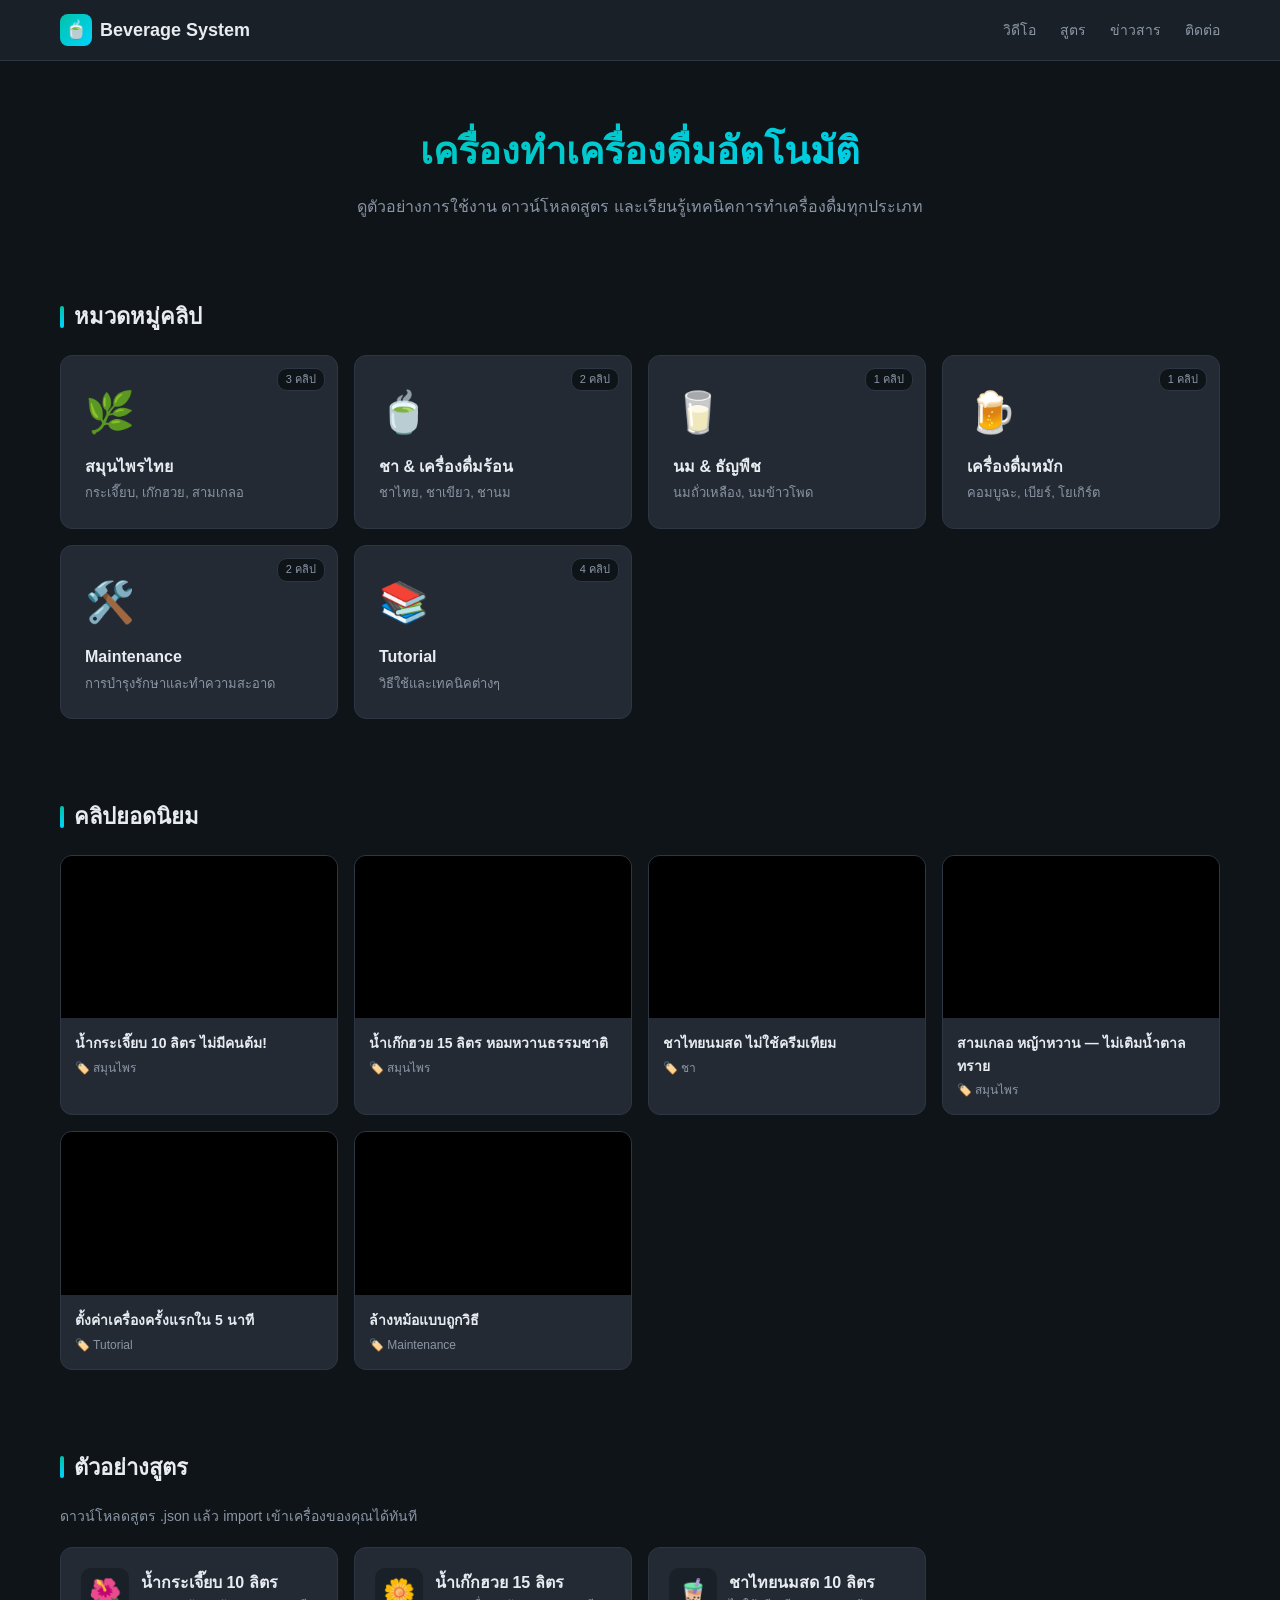
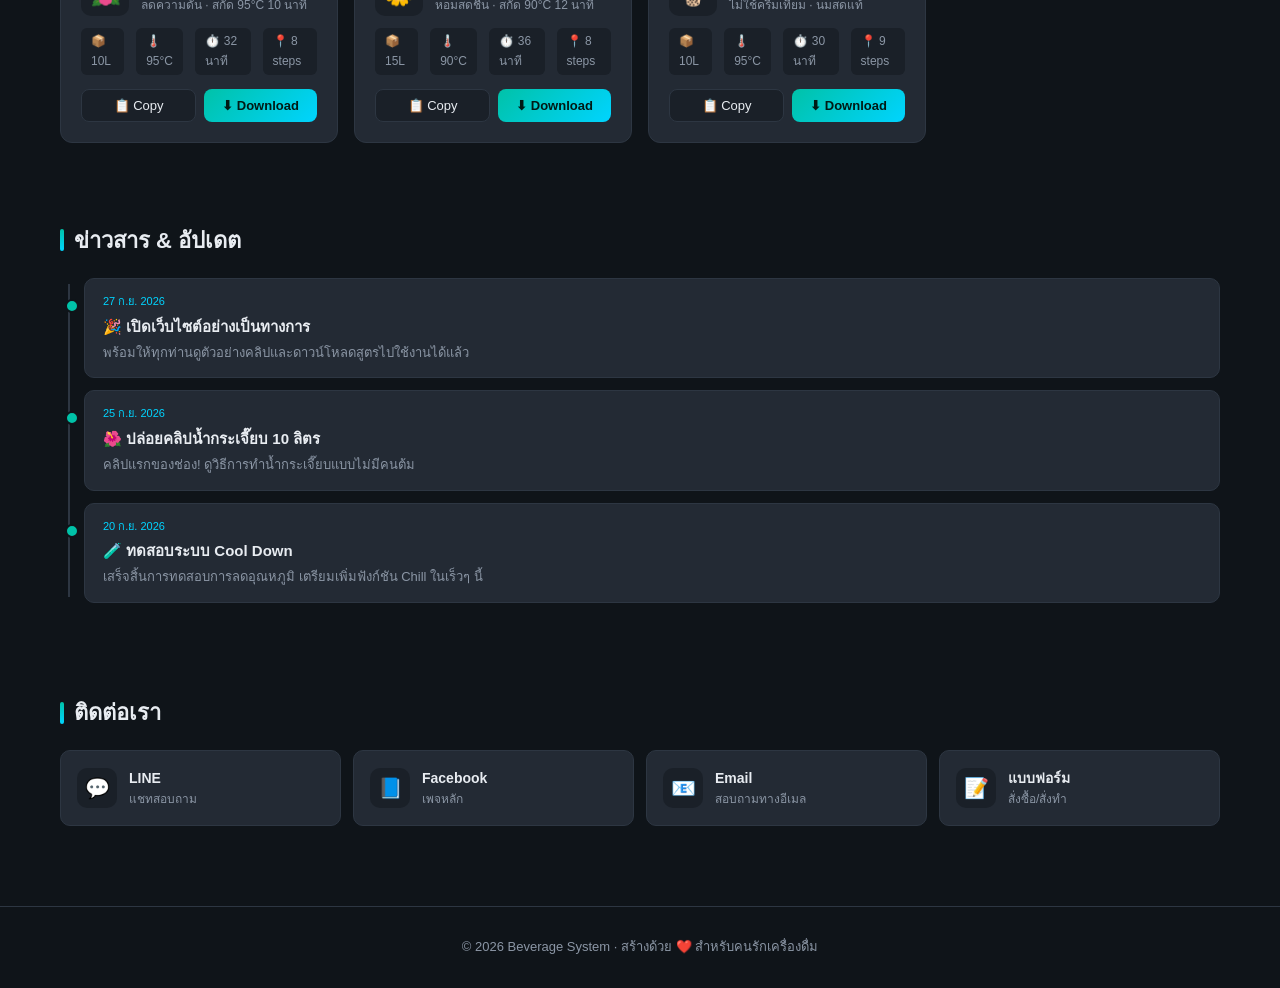
==== index.html @ 40b5b79a "Update index.html" ====
<!DOCTYPE html>
<html lang="th">
<head>
<meta charset="UTF-8">
<meta name="viewport" content="width=device-width, initial-scale=1.0">
<title>Beverage System — เครื่องทำเครื่องดื่มอัตโนมัติ</title>
<meta name="description" content="เครื่องทำเครื่องดื่มอัตโนมัติ ควบคุมผ่านเว็บ ดูตัวอย่างการใช้งาน สูตร และเทคนิค">
<style>
  :root {
    --bg: #0f1419;
    --bg-2: #1a2028;
    --card: #232a34;
    --border: #2d3642;
    --text: #e8ecf1;
    --text-dim: #8b96a5;
    --accent: #00c2a8;
    --accent-2: #00d4ff;
    --danger: #ff4757;
    --warn: #ffa502;
  }
  * { box-sizing: border-box; margin: 0; padding: 0; }
  body {
    font-family: -apple-system, BlinkMacSystemFont, "Segoe UI", "Sarabun", sans-serif;
    background: var(--bg);
    color: var(--text);
    line-height: 1.6;
  }
  a { color: var(--accent-2); text-decoration: none; }
  a:hover { text-decoration: underline; }

  /* ===== Header ===== */
  header {
    background: var(--bg-2);
    border-bottom: 1px solid var(--border);
    position: sticky; top: 0; z-index: 100;
    backdrop-filter: blur(10px);
  }
  .nav {
    max-width: 1200px; margin: 0 auto;
    display: flex; align-items: center; justify-content: space-between;
    padding: 14px 20px;
  }
  .logo {
    font-size: 18px; font-weight: 700;
    display: flex; align-items: center; gap: 8px;
  }
  .logo-icon {
    width: 32px; height: 32px;
    background: linear-gradient(135deg, var(--accent), var(--accent-2));
    border-radius: 8px;
    display: flex; align-items: center; justify-content: center;
    font-size: 18px;
  }
  nav ul { display: flex; list-style: none; gap: 24px; }
  nav a { color: var(--text-dim); font-size: 14px; font-weight: 500; }
  nav a:hover { color: var(--accent-2); text-decoration: none; }

  /* ===== Hero ===== */
  .hero {
    max-width: 1200px; margin: 0 auto;
    padding: 60px 20px 40px;
    text-align: center;
  }
  .hero h1 {
    font-size: 38px;
    background: linear-gradient(135deg, var(--accent), var(--accent-2));
    -webkit-background-clip: text;
    -webkit-text-fill-color: transparent;
    background-clip: text;
    margin-bottom: 12px;
  }
  .hero p {
    font-size: 16px; color: var(--text-dim);
    max-width: 600px; margin: 0 auto;
  }

  /* ===== Section ===== */
  section { max-width: 1200px; margin: 0 auto; padding: 40px 20px; }
  .section-title {
    font-size: 22px; font-weight: 700;
    margin-bottom: 20px;
    display: flex; align-items: center; gap: 10px;
  }
  .section-title::before {
    content: ''; width: 4px; height: 22px;
    background: linear-gradient(180deg, var(--accent), var(--accent-2));
    border-radius: 2px;
  }

  /* ===== Categories grid ===== */
  .grid {
    display: grid;
    grid-template-columns: repeat(auto-fill, minmax(260px, 1fr));
    gap: 16px;
  }
  .cat-card {
    background: var(--card);
    border: 1px solid var(--border);
    border-radius: 12px;
    padding: 24px;
    cursor: pointer;
    transition: all 0.2s;
    position: relative;
    overflow: hidden;
  }
  .cat-card:hover {
    transform: translateY(-2px);
    border-color: var(--accent);
    box-shadow: 0 8px 24px rgba(0, 194, 168, 0.15);
  }
  .cat-emoji {
    font-size: 40px; margin-bottom: 10px;
    display: block;
  }
  .cat-name { font-size: 16px; font-weight: 600; margin-bottom: 4px; }
  .cat-desc { font-size: 13px; color: var(--text-dim); }
  .cat-badge {
    position: absolute; top: 12px; right: 12px;
    background: var(--bg); border: 1px solid var(--border);
    padding: 2px 8px; border-radius: 10px;
    font-size: 11px; color: var(--text-dim);
  }

  /* ===== Videos grid ===== */
  .video-card {
    background: var(--card);
    border: 1px solid var(--border);
    border-radius: 12px;
    overflow: hidden;
    transition: transform 0.2s;
  }
  .video-card:hover { transform: translateY(-2px); }
  .video-thumb {
    aspect-ratio: 16/9;
    background: #000;
    position: relative;
  }
  .video-thumb iframe { width: 100%; height: 100%; border: 0; }
  .video-thumb .placeholder {
    width: 100%; height: 100%;
    display: flex; align-items: center; justify-content: center;
    background: linear-gradient(135deg, #1e2630, #0f1419);
    font-size: 48px;
  }
  .video-info { padding: 14px; }
  .video-title { font-size: 14px; font-weight: 600; margin-bottom: 4px; }
  .video-meta { font-size: 12px; color: var(--text-dim); }

  /* ===== Recipes ===== */
  .recipe-card {
    background: var(--card);
    border: 1px solid var(--border);
    border-radius: 12px;
    padding: 20px;
  }
  .recipe-header {
    display: flex; align-items: center; gap: 12px;
    margin-bottom: 12px;
  }
  .recipe-icon {
    width: 48px; height: 48px;
    background: var(--bg-2);
    border-radius: 10px;
    display: flex; align-items: center; justify-content: center;
    font-size: 26px;
  }
  .recipe-title { font-size: 16px; font-weight: 600; }
  .recipe-sub { font-size: 12px; color: var(--text-dim); }
  .recipe-stats {
    display: flex; gap: 12px;
    margin-bottom: 14px;
    font-size: 12px;
  }
  .recipe-stats span {
    background: var(--bg-2);
    padding: 4px 10px; border-radius: 6px;
    color: var(--text-dim);
  }
  .recipe-actions {
    display: flex; gap: 8px;
  }
  .btn {
    flex: 1;
    padding: 8px 12px;
    border: 1px solid var(--border);
    background: var(--bg-2);
    color: var(--text);
    border-radius: 8px;
    cursor: pointer;
    font-size: 13px;
    font-family: inherit;
    transition: all 0.15s;
  }
  .btn:hover { background: var(--border); }
  .btn-primary {
    background: linear-gradient(135deg, var(--accent), var(--accent-2));
    border: 0; color: #001a15; font-weight: 600;
  }
  .btn-primary:hover { opacity: 0.9; background: linear-gradient(135deg, var(--accent), var(--accent-2)); }

  /* ===== Timeline ===== */
  .timeline {
    position: relative;
    padding-left: 24px;
  }
  .timeline::before {
    content: '';
    position: absolute; left: 8px; top: 6px; bottom: 6px;
    width: 2px; background: var(--border);
  }
  .post {
    position: relative;
    padding: 14px 18px;
    background: var(--card);
    border: 1px solid var(--border);
    border-radius: 10px;
    margin-bottom: 12px;
  }
  .post::before {
    content: '';
    position: absolute; left: -20px; top: 20px;
    width: 10px; height: 10px;
    background: var(--accent);
    border-radius: 50%;
    border: 2px solid var(--bg);
  }
  .post-date { font-size: 11px; color: var(--accent-2); margin-bottom: 4px; }
  .post-title { font-size: 15px; font-weight: 600; margin-bottom: 4px; }
  .post-body { font-size: 13px; color: var(--text-dim); }

  /* ===== Contact ===== */
  .contact-grid {
    display: grid;
    grid-template-columns: repeat(auto-fit, minmax(180px, 1fr));
    gap: 12px;
  }
  .contact-card {
    display: flex; align-items: center; gap: 12px;
    padding: 16px;
    background: var(--card);
    border: 1px solid var(--border);
    border-radius: 10px;
    transition: all 0.15s;
  }
  .contact-card:hover {
    border-color: var(--accent);
    transform: translateY(-1px);
    text-decoration: none;
  }
  .contact-icon {
    width: 40px; height: 40px;
    background: var(--bg-2);
    border-radius: 10px;
    display: flex; align-items: center; justify-content: center;
    font-size: 20px;
  }
  .contact-name { font-size: 14px; font-weight: 600; color: var(--text); }
  .contact-desc { font-size: 12px; color: var(--text-dim); }

  /* ===== Footer ===== */
  footer {
    text-align: center;
    padding: 30px 20px;
    color: var(--text-dim);
    font-size: 13px;
    border-top: 1px solid var(--border);
    margin-top: 40px;
  }

  /* ===== Toast ===== */
  .toast {
    position: fixed; bottom: 24px; left: 50%;
    transform: translateX(-50%) translateY(100px);
    background: var(--card); border: 1px solid var(--accent);
    padding: 12px 20px; border-radius: 10px;
    font-size: 14px;
    box-shadow: 0 8px 24px rgba(0,0,0,0.4);
    opacity: 0; transition: all 0.3s;
    z-index: 1000;
  }
  .toast.show {
    transform: translateX(-50%) translateY(0);
    opacity: 1;
  }

  /* ===== Responsive ===== */
  @media (max-width: 640px) {
    .hero h1 { font-size: 28px; }
    nav ul { gap: 14px; }
    nav a { font-size: 13px; }
    .logo span { display: none; }
  }
</style>
</head>
<body>

<!-- ========== HEADER ========== -->
<header>
  <div class="nav">
    <div class="logo">
      <div class="logo-icon">🍵</div>
      <span>Beverage System</span>
    </div>
    <nav>
      <ul>
        <li><a href="#videos">วิดีโอ</a></li>
        <li><a href="#recipes">สูตร</a></li>
        <li><a href="#posts">ข่าวสาร</a></li>
        <li><a href="#contact">ติดต่อ</a></li>
      </ul>
    </nav>
  </div>
</header>

<!-- ========== HERO ========== -->
<section class="hero">
  <h1>เครื่องทำเครื่องดื่มอัตโนมัติ</h1>
  <p>ดูตัวอย่างการใช้งาน ดาวน์โหลดสูตร และเรียนรู้เทคนิคการทำเครื่องดื่มทุกประเภท</p>
</section>

<!-- ========== CATEGORIES ========== -->
<section id="videos">
  <h2 class="section-title">หมวดหมู่คลิป</h2>
  <div class="grid" id="categoriesGrid"></div>
</section>

<!-- ========== LATEST VIDEOS ========== -->
<section>
  <h2 class="section-title">คลิปยอดนิยม</h2>
  <div class="grid" id="videosGrid"></div>
</section>

<!-- ========== RECIPES ========== -->
<section id="recipes">
  <h2 class="section-title">ตัวอย่างสูตร</h2>
  <p style="color: var(--text-dim); margin-bottom: 20px; font-size: 14px;">
    ดาวน์โหลดสูตร .json แล้ว import เข้าเครื่องของคุณได้ทันที
  </p>
  <div class="grid" id="recipesGrid"></div>
</section>

<!-- ========== POSTS ========== -->
<section id="posts">
  <h2 class="section-title">ข่าวสาร & อัปเดต</h2>
  <div class="timeline" id="timeline"></div>
</section>

<!-- ========== CONTACT ========== -->
<section id="contact">
  <h2 class="section-title">ติดต่อเรา</h2>
  <div class="contact-grid" id="contactGrid"></div>
</section>

<!-- ========== FOOTER ========== -->
<footer>
  <p>© 2026 Beverage System · สร้างด้วย ❤️ สำหรับคนรักเครื่องดื่ม</p>
</footer>

<div class="toast" id="toast">คัดลอกสูตรแล้ว ✓</div>

<script>
/* =====================================================
   📌 ส่วนที่ต้องแก้: เปลี่ยน YouTube ID / Contact link ได้ที่นี่
===================================================== */

// หมวดคลิป (คลิกการ์ดเพื่อข้ามไปช่อง YouTube)
const CATEGORIES = [
  { emoji: '🌿', name: 'สมุนไพรไทย',    desc: 'กระเจี๊ยบ, เก๊กฮวย, สามเกลอ',    count: 3, link: 'https://www.youtube.com/@atikomtce4' },
  { emoji: '🍵', name: 'ชา & เครื่องดื่มร้อน', desc: 'ชาไทย, ชาเขียว, ชานม',     count: 2, link: 'https://www.youtube.com/@atikomtce4' },
  { emoji: '🥛', name: 'นม & ธัญพืช',   desc: 'นมถั่วเหลือง, นมข้าวโพด',        count: 1, link: 'https://www.youtube.com/@atikomtce4' },
  { emoji: '🍺', name: 'เครื่องดื่มหมัก', desc: 'คอมบูฉะ, เบียร์, โยเกิร์ต',      count: 1, link: 'https://www.youtube.com/@atikomtce4' },
  { emoji: '🛠️', name: 'Maintenance',    desc: 'การบำรุงรักษาและทำความสะอาด',    count: 2, link: 'https://www.youtube.com/@atikomtce4' },
  { emoji: '📚', name: 'Tutorial',        desc: 'วิธีใช้และเทคนิคต่างๆ',           count: 4, link: 'https://www.youtube.com/@atikomtce4' },
];

// คลิปยอดนิยม (แก้ v=xxx เป็น YouTube ID ของคุณ)
const VIDEOS = [
  { id: 'dQw4w9WgXcQ', title: 'น้ำกระเจี๊ยบ 10 ลิตร ไม่มีคนต้ม!',          category: 'สมุนไพร' },
  { id: 'dQw4w9WgXcQ', title: 'น้ำเก๊กฮวย 15 ลิตร หอมหวานธรรมชาติ',       category: 'สมุนไพร' },
  { id: 'dQw4w9WgXcQ', title: 'ชาไทยนมสด ไม่ใช้ครีมเทียม',                category: 'ชา' },
  { id: 'dQw4w9WgXcQ', title: 'สามเกลอ หญ้าหวาน — ไม่เติมน้ำตาลทราย',    category: 'สมุนไพร' },
  { id: 'dQw4w9WgXcQ', title: 'ตั้งค่าเครื่องครั้งแรกใน 5 นาที',            category: 'Tutorial' },
  { id: 'dQw4w9WgXcQ', title: 'ล้างหม้อแบบถูกวิธี',                        category: 'Maintenance' },
];

// สูตรตัวอย่าง (schema เดียวกับเครื่องจริง)
const RECIPES = [
  {
    recipe_id: 'herbal_roselle_010',
    recipe_name: 'น้ำกระเจี๊ยบ 10 ลิตร',
    icon: '🌺',
    category: 'herbal',
    description: 'ลดความดัน · สกัด 95°C 10 นาที',
    total_volume: 10,
    total_time: 32,
    target_temp: 95,
    steps: [
      { function: 'Fill Water',      target_value: 10,  unit: 'Liter', duration: 3  },
      { function: 'Heat Water',      target_value: 95,  unit: '°C',    duration: 0  },
      { function: 'Add Ingredient',  target_value: 0.9, unit: 'Kg',    duration: 0  },
      { function: 'Hold Temp',       target_value: 95,  unit: '°C',    duration: 3  },
      { function: 'User Alert',      target_value: 0,   unit: '-',     duration: 0  },
      { function: 'Hold Temp',       target_value: 95,  unit: '°C',    duration: 10 },
      { function: 'User Alert',      target_value: 0,   unit: '-',     duration: 0  },
      { function: 'Done',            target_value: 0,   unit: '-',     duration: 0  },
    ]
  },
  {
    recipe_id: 'herbal_chrysanthemum_015',
    recipe_name: 'น้ำเก๊กฮวย 15 ลิตร',
    icon: '🌼',
    category: 'herbal',
    description: 'หอมสดชื่น · สกัด 90°C 12 นาที',
    total_volume: 15,
    total_time: 36,
    target_temp: 90,
    steps: [
      { function: 'Fill Water',      target_value: 15,  unit: 'Liter', duration: 4  },
      { function: 'Heat Water',      target_value: 90,  unit: '°C',    duration: 0  },
      { function: 'Add Ingredient',  target_value: 1.5, unit: 'Kg',    duration: 0  },
      { function: 'Hold Temp',       target_value: 90,  unit: '°C',    duration: 5  },
      { function: 'User Alert',      target_value: 0,   unit: '-',     duration: 0  },
      { function: 'Hold Temp',       target_value: 90,  unit: '°C',    duration: 12 },
      { function: 'User Alert',      target_value: 0,   unit: '-',     duration: 0  },
      { function: 'Done',            target_value: 0,   unit: '-',     duration: 0  },
    ]
  },
  {
    recipe_id: 'tea_thai_milk_010',
    recipe_name: 'ชาไทยนมสด 10 ลิตร',
    icon: '🧋',
    category: 'tea',
    description: 'ไม่ใช้ครีมเทียม · นมสดแท้',
    total_volume: 10,
    total_time: 30,
    target_temp: 95,
    steps: [
      { function: 'Fill Water',      target_value: 7.5, unit: 'Liter', duration: 3  },
      { function: 'Heat Water',      target_value: 95,  unit: '°C',    duration: 0  },
      { function: 'User Alert',      target_value: 0,   unit: '-',     duration: 0  },
      { function: 'Hold Temp',       target_value: 95,  unit: '°C',    duration: 10 },
      { function: 'User Alert',      target_value: 0,   unit: '-',     duration: 0  },
      { function: 'Add Ingredient',  target_value: 1.0, unit: 'Kg',    duration: 0  },
      { function: 'Add Ingredient',  target_value: 2.5, unit: 'Kg',    duration: 0  },
      { function: 'Hold Temp',       target_value: 80,  unit: '°C',    duration: 3  },
      { function: 'Done',            target_value: 0,   unit: '-',     duration: 0  },
    ]
  },
];

// Timeline posts
const POSTS = [
  { date: '27 ก.ย. 2026', title: '🎉 เปิดเว็บไซต์อย่างเป็นทางการ',         body: 'พร้อมให้ทุกท่านดูตัวอย่างคลิปและดาวน์โหลดสูตรไปใช้งานได้แล้ว' },
  { date: '25 ก.ย. 2026', title: '🌺 ปล่อยคลิปน้ำกระเจี๊ยบ 10 ลิตร',    body: 'คลิปแรกของช่อง! ดูวิธีการทำน้ำกระเจี๊ยบแบบไม่มีคนต้ม' },
  { date: '20 ก.ย. 2026', title: '🧪 ทดสอบระบบ Cool Down',             body: 'เสร็จสิ้นการทดสอบการลดอุณหภูมิ เตรียมเพิ่มฟังก์ชัน Chill ในเร็วๆ นี้' },
];

// ช่องทางติดต่อ (แก้ link เป็นของคุณ)
const CONTACTS = [
  { icon: '💬', name: 'LINE',       desc: 'แชทสอบถาม',         link: 'https://line.me/R/ti/p/@yourid' },
  { icon: '📘', name: 'Facebook',   desc: 'เพจหลัก',            link: 'https://facebook.com/yourpage' },
  { icon: '📧', name: 'Email',      desc: 'สอบถามทางอีเมล',     link: 'mailto:you@example.com' },
  { icon: '📝', name: 'แบบฟอร์ม',   desc: 'สั่งซื้อ/สั่งทำ',      link: 'https://forms.gle/xxxxx' },
];

/* =====================================================
   🎨 Render UI
===================================================== */

function renderCategories() {
  document.getElementById('categoriesGrid').innerHTML = CATEGORIES.map(c => `
    <a href="${c.link}" target="_blank" rel="noopener" class="cat-card" style="text-decoration:none; color:inherit;">
      <span class="cat-badge">${c.count} คลิป</span>
      <span class="cat-emoji">${c.emoji}</span>
      <div class="cat-name">${c.name}</div>
      <div class="cat-desc">${c.desc}</div>
    </a>
  `).join('');
}

function renderVideos() {
  document.getElementById('videosGrid').innerHTML = VIDEOS.map(v => `
    <div class="video-card">
      <div class="video-thumb">
        <iframe src="https://www.youtube.com/embed/${v.id}" 
                allow="accelerometer; autoplay; encrypted-media; gyroscope; picture-in-picture" 
                allowfullscreen loading="lazy"></iframe>
      </div>
      <div class="video-info">
        <div class="video-title">${v.title}</div>
        <div class="video-meta">🏷️ ${v.category}</div>
      </div>
    </div>
  `).join('');
}

function renderRecipes() {
  document.getElementById('recipesGrid').innerHTML = RECIPES.map((r, i) => `
    <div class="recipe-card">
      <div class="recipe-header">
        <div class="recipe-icon">${r.icon}</div>
        <div>
          <div class="recipe-title">${r.recipe_name}</div>
          <div class="recipe-sub">${r.description}</div>
        </div>
      </div>
      <div class="recipe-stats">
        <span>📦 ${r.total_volume}L</span>
        <span>🌡️ ${r.target_temp}°C</span>
        <span>⏱️ ${r.total_time} นาที</span>
        <span>📍 ${r.steps.length} steps</span>
      </div>
      <div class="recipe-actions">
        <button class="btn" onclick="copyRecipe(${i})">📋 Copy</button>
        <button class="btn btn-primary" onclick="downloadRecipe(${i})">⬇ Download</button>
      </div>
    </div>
  `).join('');
}

function renderPosts() {
  document.getElementById('timeline').innerHTML = POSTS.map(p => `
    <div class="post">
      <div class="post-date">${p.date}</div>
      <div class="post-title">${p.title}</div>
      <div class="post-body">${p.body}</div>
    </div>
  `).join('');
}

function renderContacts() {
  document.getElementById('contactGrid').innerHTML = CONTACTS.map(c => `
    <a href="${c.link}" target="_blank" rel="noopener" class="contact-card">
      <div class="contact-icon">${c.icon}</div>
      <div>
        <div class="contact-name">${c.name}</div>
        <div class="contact-desc">${c.desc}</div>
      </div>
    </a>
  `).join('');
}

/* =====================================================
   📋 Copy / Download สูตร
===================================================== */

function showToast(msg) {
  const t = document.getElementById('toast');
  t.textContent = msg;
  t.classList.add('show');
  setTimeout(() => t.classList.remove('show'), 2000);
}

function copyRecipe(i) {
  const json = JSON.stringify(RECIPES[i], null, 2);
  navigator.clipboard.writeText(json).then(() => {
    showToast('📋 คัดลอกสูตรแล้ว — ไปวางใน Import ได้เลย');
  }).catch(() => {
    showToast('❌ คัดลอกไม่สำเร็จ ลอง Download แทน');
  });
}

function downloadRecipe(i) {
  const r = RECIPES[i];
  const json = JSON.stringify(r, null, 2);
  const blob = new Blob([json], { type: 'application/json' });
  const url = URL.createObjectURL(blob);
  const a = document.createElement('a');
  a.href = url;
  a.download = `${r.recipe_id}.json`;
  document.body.appendChild(a);
  a.click();
  document.body.removeChild(a);
  URL.revokeObjectURL(url);
  showToast('⬇ ดาวน์โหลด ' + r.recipe_id + '.json');
}

/* =====================================================
   🚀 Init
===================================================== */
renderCategories();
renderVideos();
renderRecipes();
renderPosts();
renderContacts();
</script>

</body>
</html>
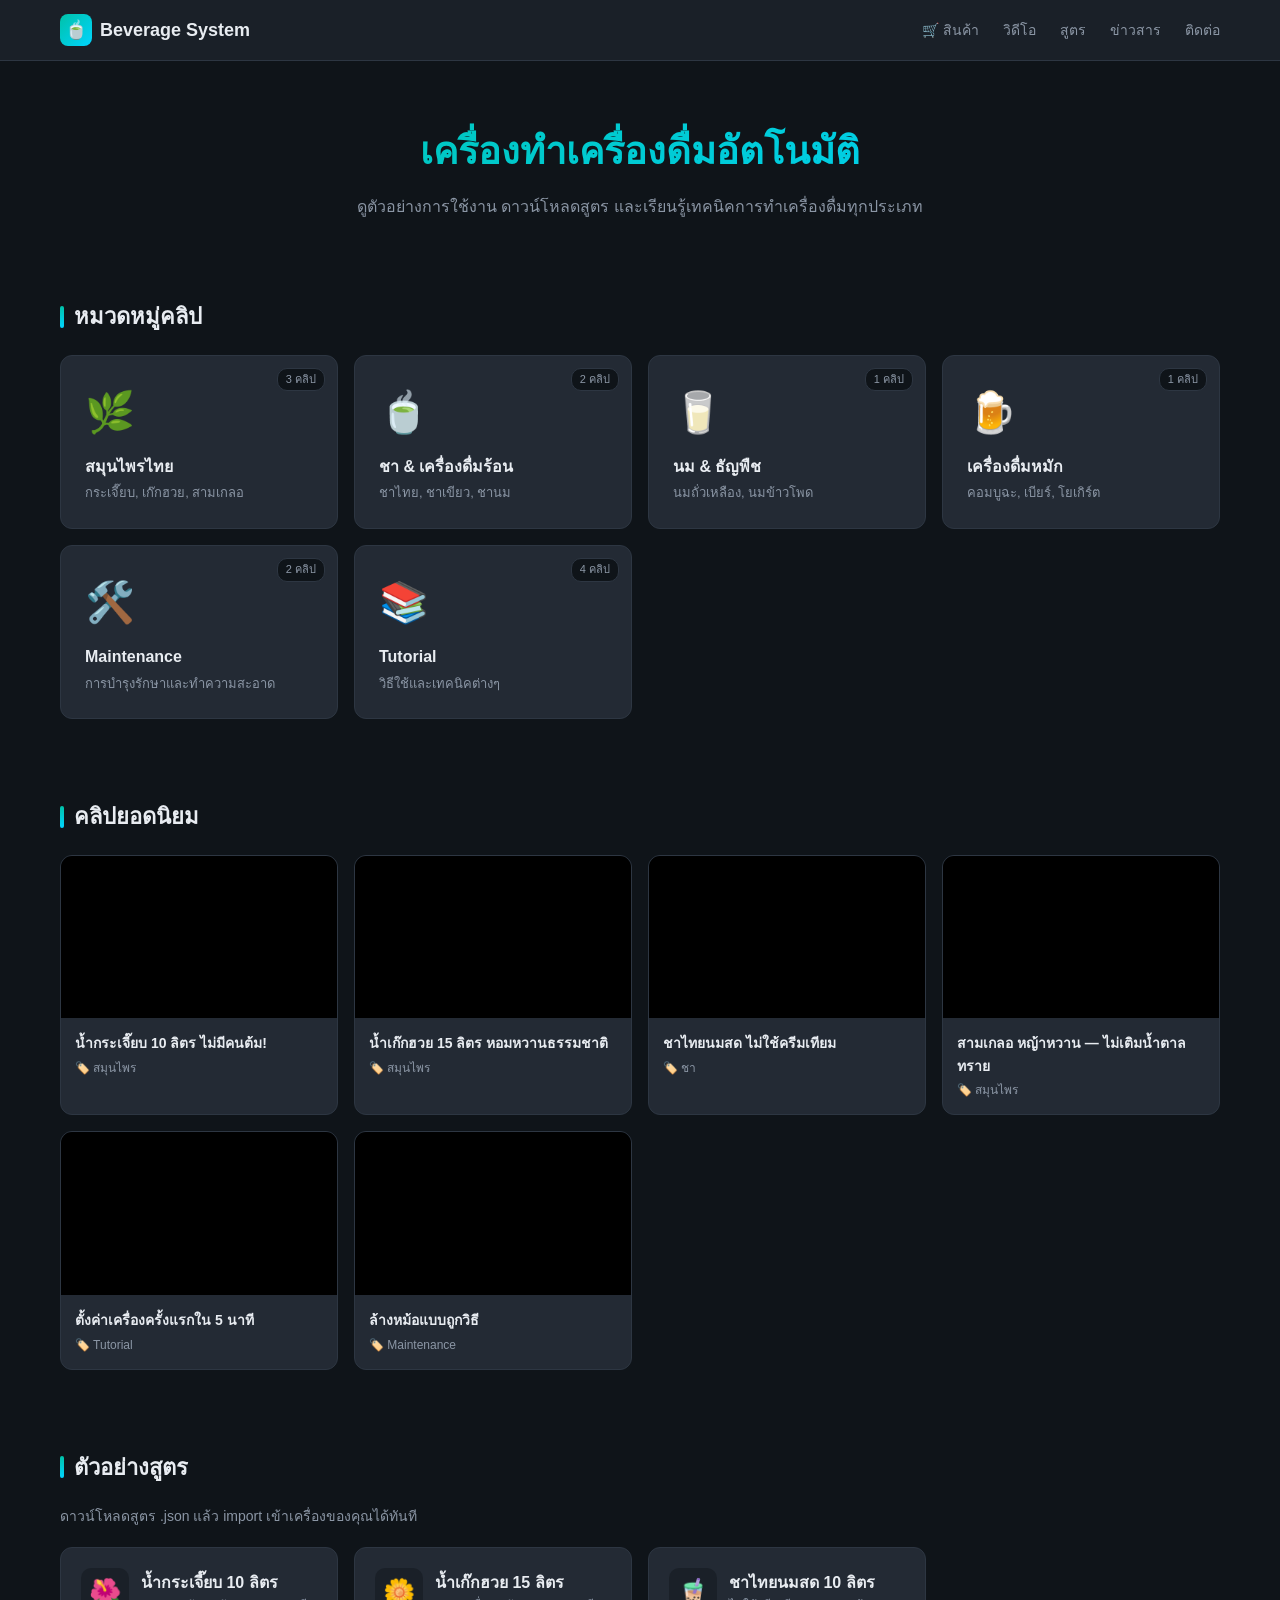
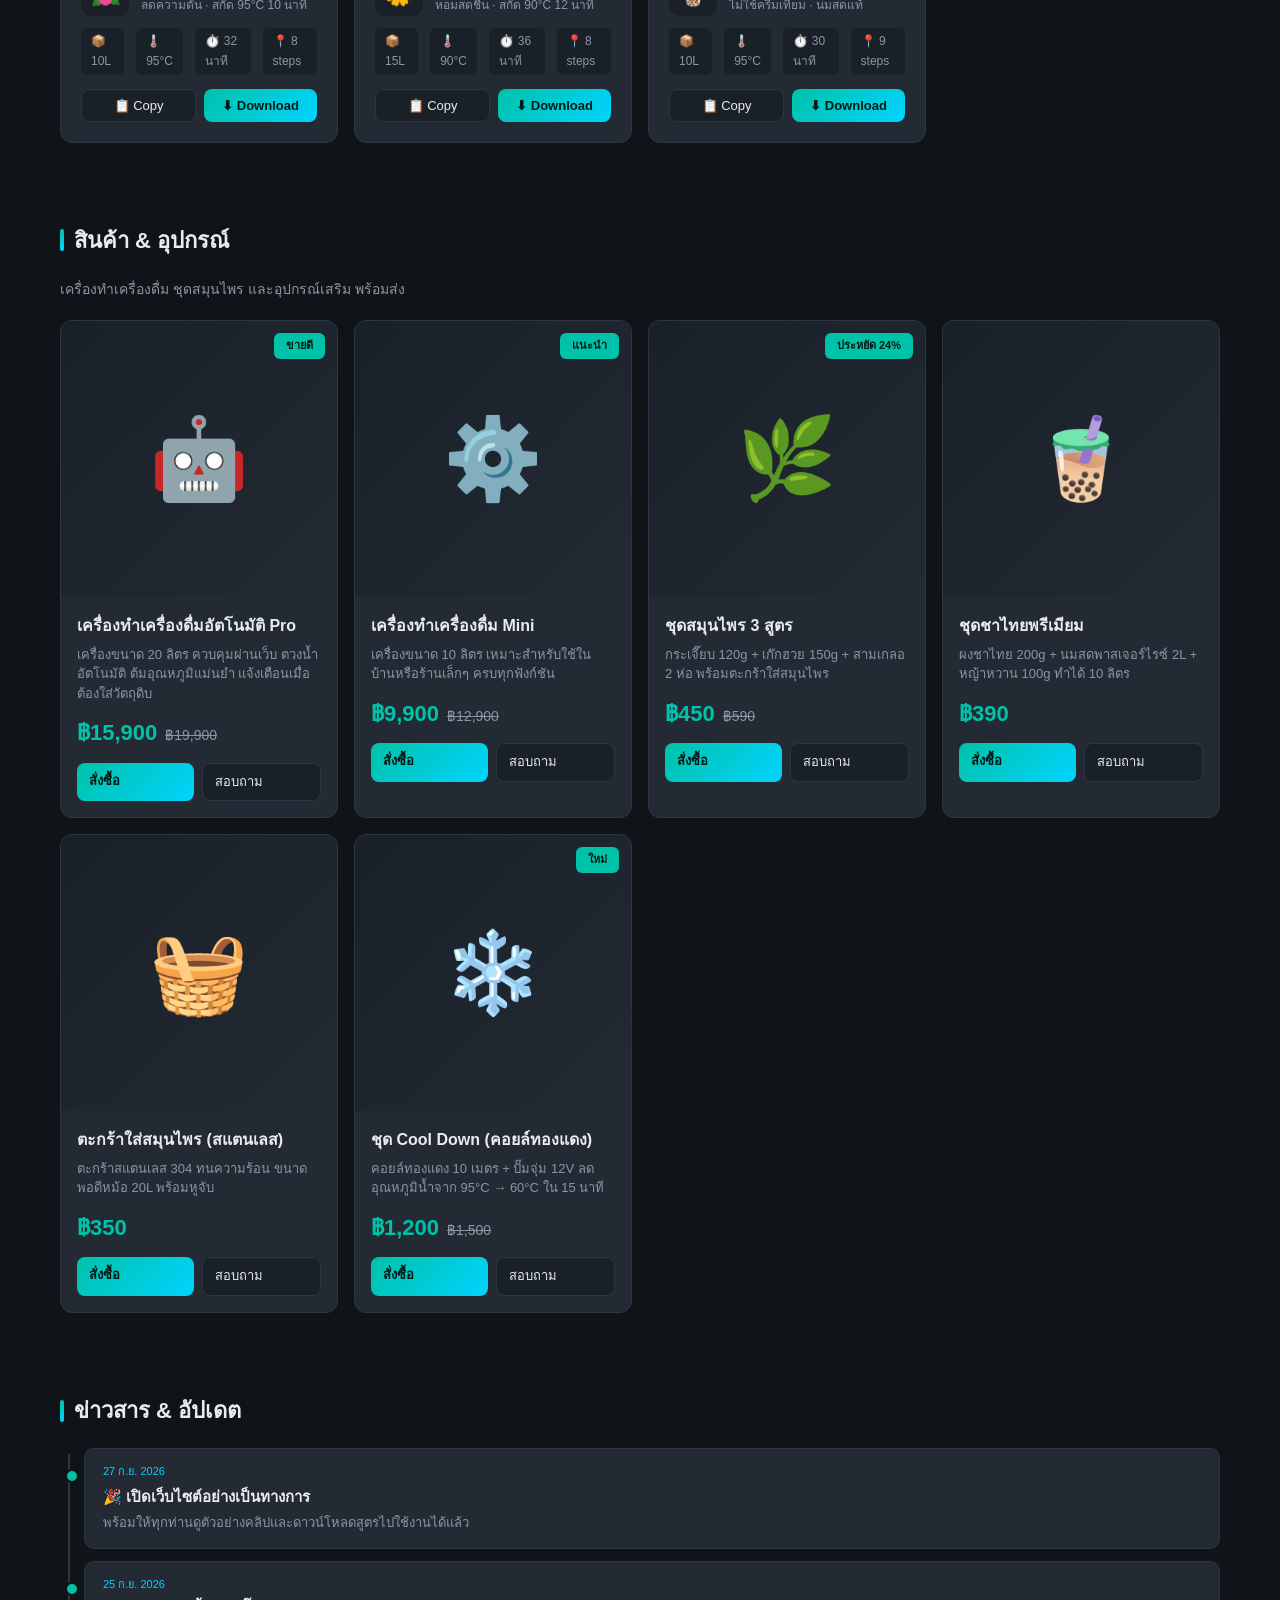
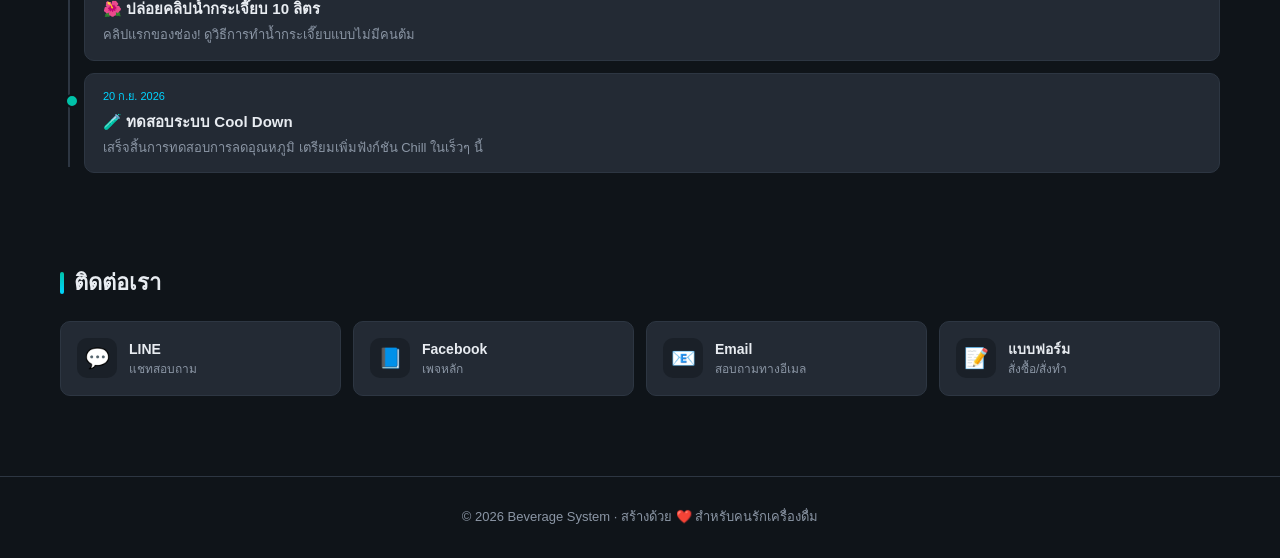
==== commit 4f2ca9b0: "Update index.html" ====
--- a/index.html
+++ b/index.html
@@ -290,6 +290,78 @@
     nav a { font-size: 13px; }
     .logo span { display: none; }
   }
+  /* ===== Products ===== */
+  .product-card {
+    background: var(--card);
+    border: 1px solid var(--border);
+    border-radius: 12px;
+    overflow: hidden;
+    transition: all 0.2s;
+    position: relative;
+  }
+  .product-card:hover {
+    transform: translateY(-4px);
+    border-color: var(--accent);
+    box-shadow: 0 12px 32px rgba(0, 194, 168, 0.2);
+  }
+  .product-image {
+    aspect-ratio: 1;
+    background: linear-gradient(135deg, var(--bg-2), var(--card));
+    display: flex;
+    align-items: center;
+    justify-content: center;
+    font-size: 80px;
+    position: relative;
+  }
+  .product-badge {
+    position: absolute;
+    top: 12px;
+    right: 12px;
+    background: var(--accent);
+    color: #001a15;
+    padding: 4px 12px;
+    border-radius: 6px;
+    font-size: 11px;
+    font-weight: 700;
+    text-transform: uppercase;
+  }
+  .product-info {
+    padding: 16px;
+  }
+  .product-name {
+    font-size: 16px;
+    font-weight: 600;
+    margin-bottom: 6px;
+  }
+  .product-desc {
+    font-size: 13px;
+    color: var(--text-dim);
+    margin-bottom: 12px;
+    line-height: 1.5;
+  }
+  .product-price {
+    display: flex;
+    align-items: baseline;
+    gap: 8px;
+    margin-bottom: 12px;
+  }
+  .price-current {
+    font-size: 22px;
+    font-weight: 700;
+    color: var(--accent);
+  }
+  .price-old {
+    font-size: 14px;
+    color: var(--text-dim);
+    text-decoration: line-through;
+  }
+  .product-actions {
+    display: flex;
+    gap: 8px;
+  }
+  .product-actions .btn {
+    flex: 1;
+  }
 </style>
 </head>
 <body>
@@ -303,6 +375,7 @@
     </div>
     <nav>
       <ul>
+        <li><a href="#products">🛒 สินค้า</a></li>  <!-- เพิ่มบรรทัดนี้ -->
         <li><a href="#videos">วิดีโอ</a></li>
         <li><a href="#recipes">สูตร</a></li>
         <li><a href="#posts">ข่าวสาร</a></li>
@@ -338,7 +411,14 @@
   </p>
   <div class="grid" id="recipesGrid"></div>
 </section>
-
+<!-- ========== PRODUCTS ========== -->
+<section id="products">
+  <h2 class="section-title">สินค้า & อุปกรณ์</h2>
+  <p style="color: var(--text-dim); margin-bottom: 20px; font-size: 14px;">
+    เครื่องทำเครื่องดื่ม ชุดสมุนไพร และอุปกรณ์เสริม พร้อมส่ง
+  </p>
+  <div class="grid" id="productsGrid"></div>
+</section>
 <!-- ========== POSTS ========== -->
 <section id="posts">
   <h2 class="section-title">ข่าวสาร & อัปเดต</h2>
@@ -365,7 +445,7 @@
 
 // หมวดคลิป (คลิกการ์ดเพื่อข้ามไปช่อง YouTube)
 const CATEGORIES = [
-  { emoji: '🌿', name: 'สมุนไพรไทย',    desc: 'กระเจี๊ยบ, เก๊กฮวย, สามเกลอ',    count: 3, link: 'https://www.youtube.com/@atikomtce4' },
+  { emoji: '🌿', name: 'สมุนไพรไทย',    desc: 'กระเจี๊ยบ, เก๊กฮวย, สามเกลอ',    count: 3, link: 'https://www.youtube.com/playlist?list=PLUeP7jtVf2ZU' },
   { emoji: '🍵', name: 'ชา & เครื่องดื่มร้อน', desc: 'ชาไทย, ชาเขียว, ชานม',     count: 2, link: 'https://www.youtube.com/@atikomtce4' },
   { emoji: '🥛', name: 'นม & ธัญพืช',   desc: 'นมถั่วเหลือง, นมข้าวโพด',        count: 1, link: 'https://www.youtube.com/@atikomtce4' },
   { emoji: '🍺', name: 'เครื่องดื่มหมัก', desc: 'คอมบูฉะ, เบียร์, โยเกิร์ต',      count: 1, link: 'https://www.youtube.com/@atikomtce4' },
@@ -462,7 +542,69 @@
   { icon: '📧', name: 'Email',      desc: 'สอบถามทางอีเมล',     link: 'mailto:you@example.com' },
   { icon: '📝', name: 'แบบฟอร์ม',   desc: 'สั่งซื้อ/สั่งทำ',      link: 'https://forms.gle/xxxxx' },
 ];
-
+// สินค้า
+const PRODUCTS = [
+  {
+    id: 'machine-pro',
+    name: 'เครื่องทำเครื่องดื่มอัตโนมัติ Pro',
+    emoji: '🤖',
+    desc: 'เครื่องขนาด 20 ลิตร ควบคุมผ่านเว็บ ตวงน้ำอัตโนมัติ ต้มอุณหภูมิแม่นยำ แจ้งเตือนเมื่อต้องใส่วัตถุดิบ',
+    price: 15900,
+    oldPrice: 19900,
+    badge: 'ขายดี',
+    link: 'https://line.me/R/ti/p/@yourid'
+  },
+  {
+    id: 'machine-mini',
+    name: 'เครื่องทำเครื่องดื่ม Mini',
+    emoji: '⚙️',
+    desc: 'เครื่องขนาด 10 ลิตร เหมาะสำหรับใช้ในบ้านหรือร้านเล็กๆ ครบทุกฟังก์ชัน',
+    price: 9900,
+    oldPrice: 12900,
+    badge: 'แนะนำ',
+    link: 'https://line.me/R/ti/p/@yourid'
+  },
+  {
+    id: 'herbal-set',
+    name: 'ชุดสมุนไพร 3 สูตร',
+    emoji: '🌿',
+    desc: 'กระเจี๊ยบ 120g + เก๊กฮวย 150g + สามเกลอ 2 ห่อ พร้อมตะกร้าใส่สมุนไพร',
+    price: 450,
+    oldPrice: 590,
+    badge: 'ประหยัด 24%',
+    link: 'https://line.me/R/ti/p/@yourid'
+  },
+  {
+    id: 'tea-set',
+    name: 'ชุดชาไทยพรีเมียม',
+    emoji: '🧋',
+    desc: 'ผงชาไทย 200g + นมสดพาสเจอร์ไรซ์ 2L + หญ้าหวาน 100g ทำได้ 10 ลิตร',
+    price: 390,
+    oldPrice: null,
+    badge: null,
+    link: 'https://line.me/R/ti/p/@yourid'
+  },
+  {
+    id: 'accessory-basket',
+    name: 'ตะกร้าใส่สมุนไพร (สแตนเลส)',
+    emoji: '🧺',
+    desc: 'ตะกร้าสแตนเลส 304 ทนความร้อน ขนาดพอดีหม้อ 20L พร้อมหูจับ',
+    price: 350,
+    oldPrice: null,
+    badge: null,
+    link: 'https://line.me/R/ti/p/@yourid'
+  },
+  {
+    id: 'accessory-chiller',
+    name: 'ชุด Cool Down (คอยล์ทองแดง)',
+    emoji: '❄️',
+    desc: 'คอยล์ทองแดง 10 เมตร + ปั๊มจุ่ม 12V ลดอุณหภูมิน้ำจาก 95°C → 60°C ใน 15 นาที',
+    price: 1200,
+    oldPrice: 1500,
+    badge: 'ใหม่',
+    link: 'https://line.me/R/ti/p/@yourid'
+  },
+];
 /* =====================================================
    🎨 Render UI
 ===================================================== */
@@ -539,7 +681,28 @@
     </a>
   `).join('');
 }
-
+function renderProducts() {
+  document.getElementById('productsGrid').innerHTML = PRODUCTS.map(p => `
+    <div class="product-card">
+      <div class="product-image">
+        ${p.emoji}
+        ${p.badge ? `<span class="product-badge">${p.badge}</span>` : ''}
+      </div>
+      <div class="product-info">
+        <div class="product-name">${p.name}</div>
+        <div class="product-desc">${p.desc}</div>
+        <div class="product-price">
+          <span class="price-current">฿${p.price.toLocaleString()}</span>
+          ${p.oldPrice ? `<span class="price-old">฿${p.oldPrice.toLocaleString()}</span>` : ''}
+        </div>
+        <div class="product-actions">
+          <a href="${p.link}" target="_blank" rel="noopener" class="btn btn-primary">สั่งซื้อ</a>
+          <a href="#contact" class="btn">สอบถาม</a>
+        </div>
+      </div>
+    </div>
+  `).join('');
+}
 /* =====================================================
    📋 Copy / Download สูตร
 ===================================================== */
@@ -581,6 +744,7 @@
 renderCategories();
 renderVideos();
 renderRecipes();
+renderProducts();  // เพิ่มบรรทัดนี้
 renderPosts();
 renderContacts();
 </script>
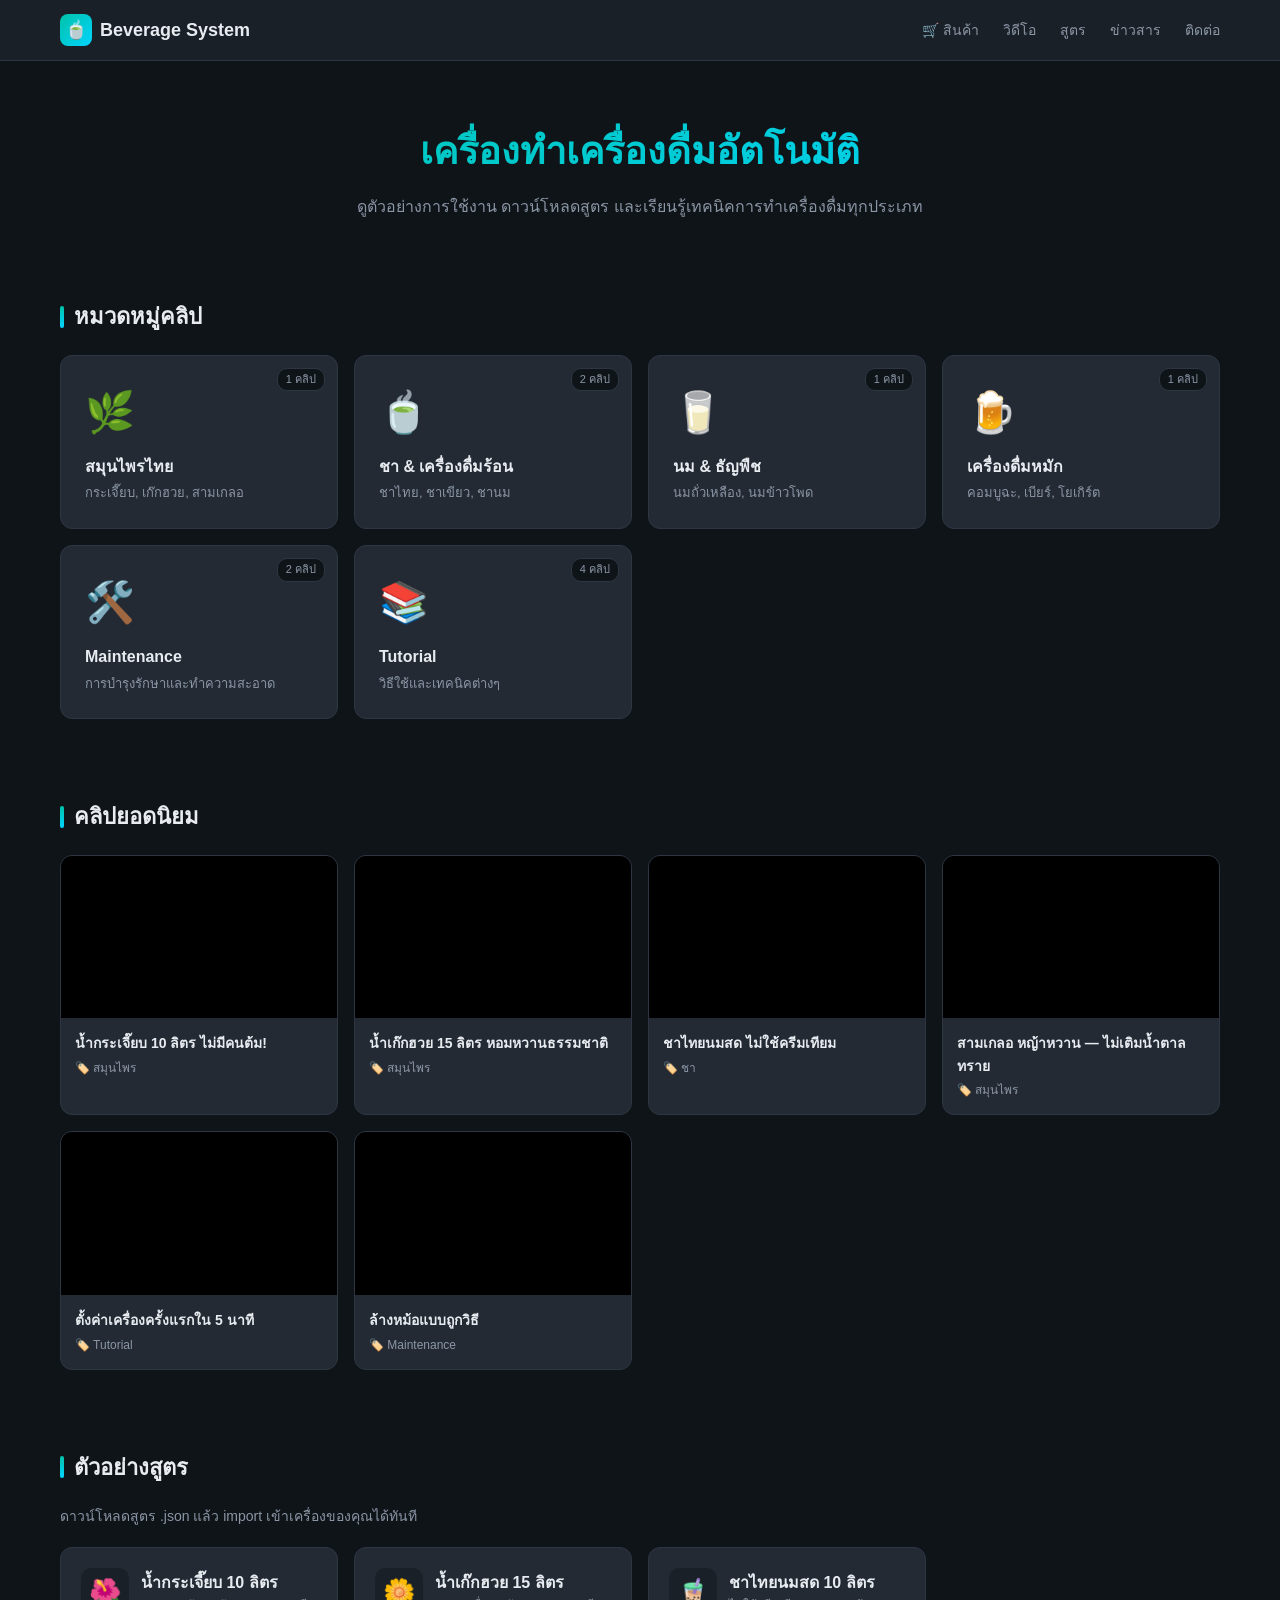
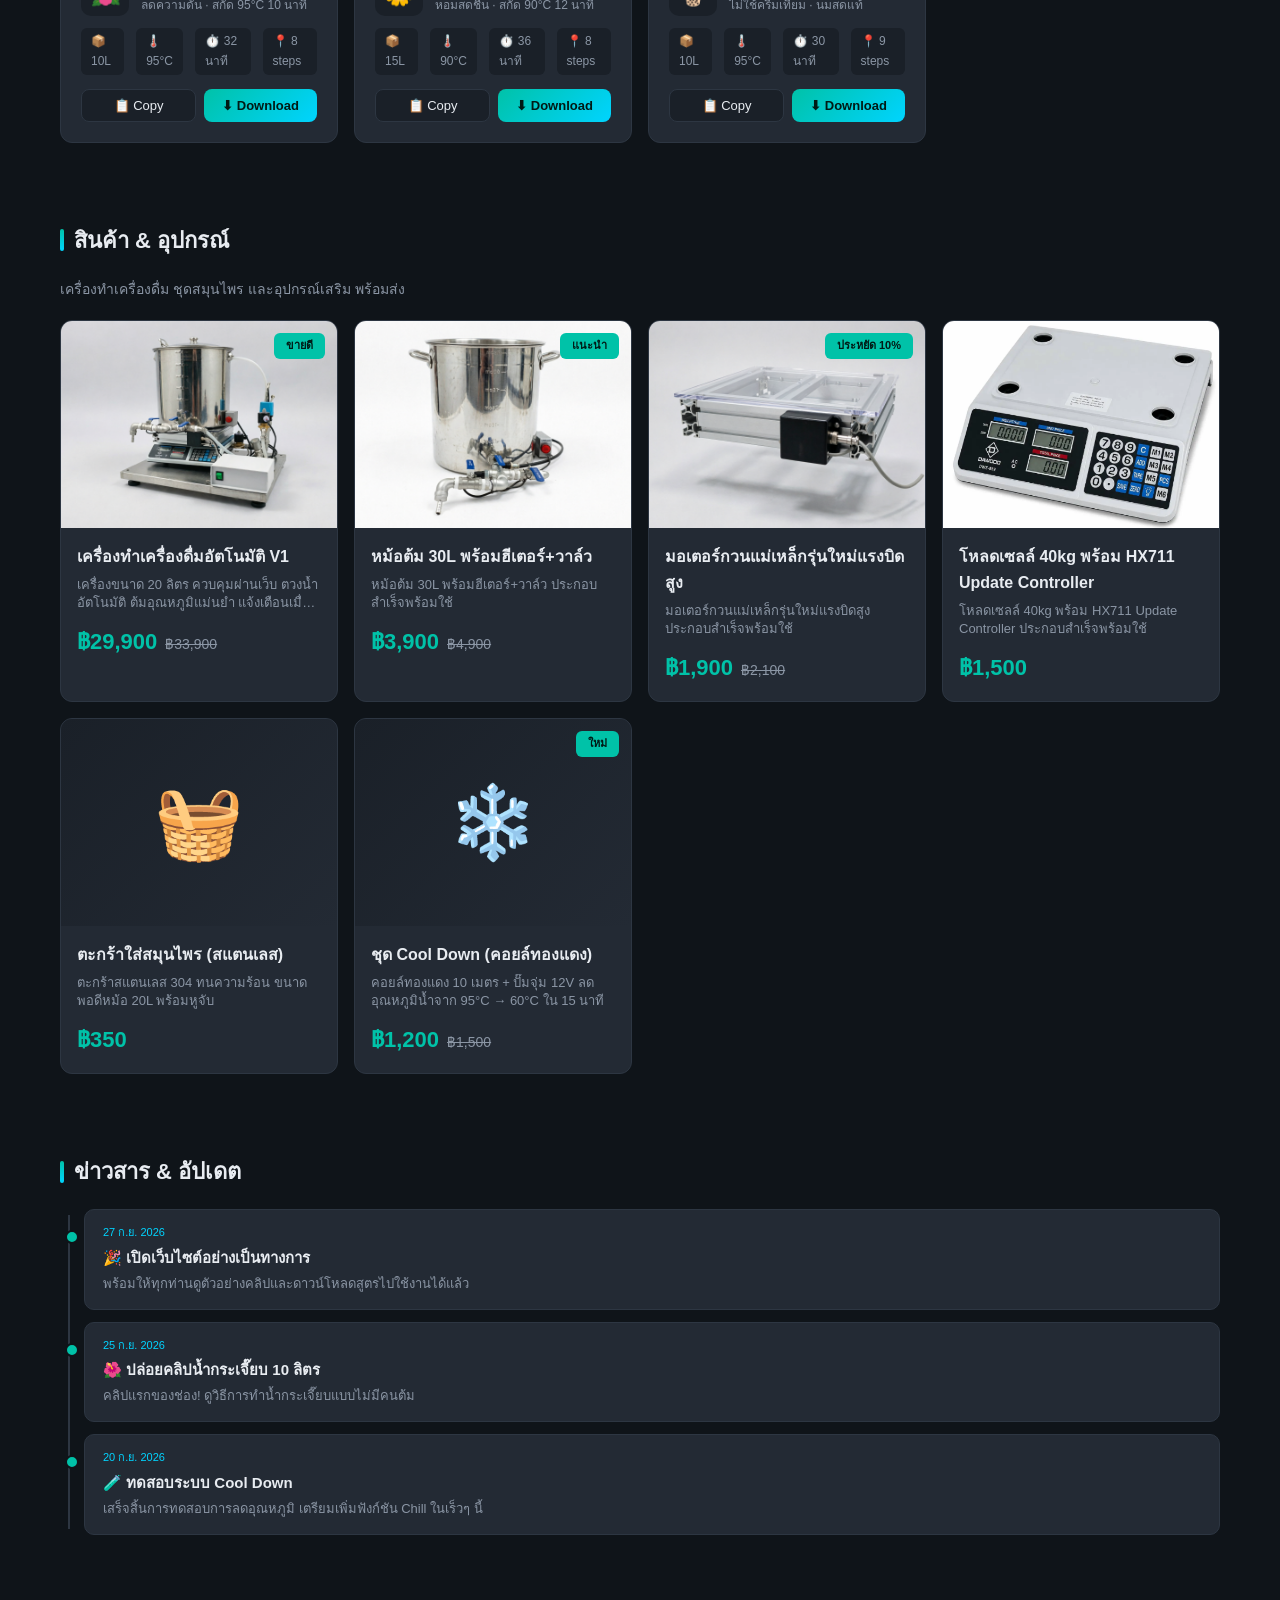
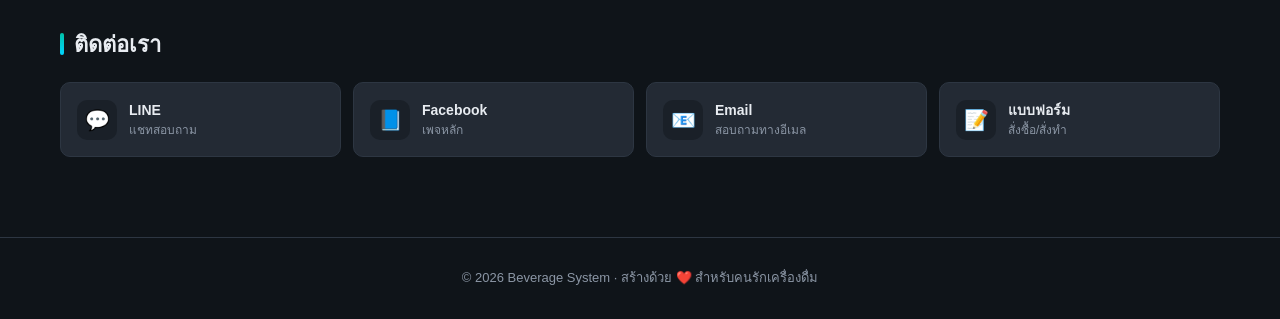
==== commit 85273818: "Add files via upload" ====
--- a/index.html
+++ b/index.html
@@ -292,76 +292,50 @@
   }
   /* ===== Products ===== */
   .product-card {
-    background: var(--card);
-    border: 1px solid var(--border);
-    border-radius: 12px;
-    overflow: hidden;
-    transition: all 0.2s;
-    position: relative;
+    background: var(--card); border: 1px solid var(--border);
+    border-radius: 12px; overflow: hidden; transition: all .2s;
+    cursor: pointer; text-decoration: none; color: inherit; display: block;
   }
   .product-card:hover {
-    transform: translateY(-4px);
-    border-color: var(--accent);
-    box-shadow: 0 12px 32px rgba(0, 194, 168, 0.2);
+    transform: translateY(-4px); border-color: var(--accent);
+    box-shadow: 0 12px 32px rgba(0,194,168,.2); text-decoration: none;
   }
   .product-image {
-    aspect-ratio: 1;
+    aspect-ratio: 4/3; position: relative; overflow: hidden;
     background: linear-gradient(135deg, var(--bg-2), var(--card));
-    display: flex;
-    align-items: center;
-    justify-content: center;
-    font-size: 80px;
-    position: relative;
-  }
+    display: flex; align-items: center; justify-content: center;
+  }
+  .product-image img { width: 100%; height: 100%; object-fit: cover; transition: transform .3s; }
+  .product-card:hover .product-image img { transform: scale(1.05); }
+  .product-image .emoji-fallback { font-size: 72px; }
   .product-badge {
-    position: absolute;
-    top: 12px;
-    right: 12px;
-    background: var(--accent);
-    color: #001a15;
-    padding: 4px 12px;
-    border-radius: 6px;
-    font-size: 11px;
-    font-weight: 700;
-    text-transform: uppercase;
-  }
-  .product-info {
-    padding: 16px;
-  }
-  .product-name {
-    font-size: 16px;
-    font-weight: 600;
-    margin-bottom: 6px;
-  }
+    position: absolute; top: 12px; right: 12px; z-index: 2;
+    background: var(--accent); color: #001a15;
+    padding: 4px 12px; border-radius: 6px; font-size: 11px; font-weight: 700;
+  }
+  .product-info { padding: 16px; }
+  .product-name { font-size: 16px; font-weight: 600; margin-bottom: 6px; }
   .product-desc {
     font-size: 13px;
     color: var(--text-dim);
     margin-bottom: 12px;
-    line-height: 1.5;
-  }
-  .product-price {
-    display: flex;
-    align-items: baseline;
-    gap: 8px;
-    margin-bottom: 12px;
-  }
-  .price-current {
-    font-size: 22px;
-    font-weight: 700;
-    color: var(--accent);
-  }
-  .price-old {
-    font-size: 14px;
-    color: var(--text-dim);
-    text-decoration: line-through;
-  }
-  .product-actions {
-    display: flex;
-    gap: 8px;
-  }
-  .product-actions .btn {
-    flex: 1;
-  }
+    
+    /* วิธีมาตรฐาน */
+    display: block;
+    max-height: 2.8em;
+    line-height: 1.4;
+    overflow: hidden;
+    
+    /* WebKit fallback */
+    @supports (-webkit-line-clamp: 2) {
+      display: -webkit-box;
+      -webkit-line-clamp: 2;
+      -webkit-box-orient: vertical;
+    }
+  }
+  .product-price { display: flex; align-items: baseline; gap: 8px; }
+  .price-current { font-size: 22px; font-weight: 700; color: var(--accent); }
+  .price-old { font-size: 14px; color: var(--text-dim); text-decoration: line-through; }
 </style>
 </head>
 <body>
@@ -445,7 +419,7 @@
 
 // หมวดคลิป (คลิกการ์ดเพื่อข้ามไปช่อง YouTube)
 const CATEGORIES = [
-  { emoji: '🌿', name: 'สมุนไพรไทย',    desc: 'กระเจี๊ยบ, เก๊กฮวย, สามเกลอ',    count: 3, link: 'https://www.youtube.com/playlist?list=PLUeP7jtVf2ZU' },
+  { emoji: '🌿', name: 'สมุนไพรไทย',    desc: 'กระเจี๊ยบ, เก๊กฮวย, สามเกลอ',    count: 1, link: 'https://www.youtube.com/playlist?list=PLUeP7jtVf2ZU' },
   { emoji: '🍵', name: 'ชา & เครื่องดื่มร้อน', desc: 'ชาไทย, ชาเขียว, ชานม',     count: 2, link: 'https://www.youtube.com/@atikomtce4' },
   { emoji: '🥛', name: 'นม & ธัญพืช',   desc: 'นมถั่วเหลือง, นมข้าวโพด',        count: 1, link: 'https://www.youtube.com/@atikomtce4' },
   { emoji: '🍺', name: 'เครื่องดื่มหมัก', desc: 'คอมบูฉะ, เบียร์, โยเกิร์ต',      count: 1, link: 'https://www.youtube.com/@atikomtce4' },
@@ -544,66 +518,24 @@
 ];
 // สินค้า
 const PRODUCTS = [
-  {
-    id: 'machine-pro',
-    name: 'เครื่องทำเครื่องดื่มอัตโนมัติ Pro',
-    emoji: '🤖',
-    desc: 'เครื่องขนาด 20 ลิตร ควบคุมผ่านเว็บ ตวงน้ำอัตโนมัติ ต้มอุณหภูมิแม่นยำ แจ้งเตือนเมื่อต้องใส่วัตถุดิบ',
-    price: 15900,
-    oldPrice: 19900,
-    badge: 'ขายดี',
-    link: 'https://line.me/R/ti/p/@yourid'
-  },
-  {
-    id: 'machine-mini',
-    name: 'เครื่องทำเครื่องดื่ม Mini',
-    emoji: '⚙️',
-    desc: 'เครื่องขนาด 10 ลิตร เหมาะสำหรับใช้ในบ้านหรือร้านเล็กๆ ครบทุกฟังก์ชัน',
-    price: 9900,
-    oldPrice: 12900,
-    badge: 'แนะนำ',
-    link: 'https://line.me/R/ti/p/@yourid'
-  },
-  {
-    id: 'herbal-set',
-    name: 'ชุดสมุนไพร 3 สูตร',
-    emoji: '🌿',
-    desc: 'กระเจี๊ยบ 120g + เก๊กฮวย 150g + สามเกลอ 2 ห่อ พร้อมตะกร้าใส่สมุนไพร',
-    price: 450,
-    oldPrice: 590,
-    badge: 'ประหยัด 24%',
-    link: 'https://line.me/R/ti/p/@yourid'
-  },
-  {
-    id: 'tea-set',
-    name: 'ชุดชาไทยพรีเมียม',
-    emoji: '🧋',
-    desc: 'ผงชาไทย 200g + นมสดพาสเจอร์ไรซ์ 2L + หญ้าหวาน 100g ทำได้ 10 ลิตร',
-    price: 390,
-    oldPrice: null,
-    badge: null,
-    link: 'https://line.me/R/ti/p/@yourid'
-  },
-  {
-    id: 'accessory-basket',
-    name: 'ตะกร้าใส่สมุนไพร (สแตนเลส)',
-    emoji: '🧺',
-    desc: 'ตะกร้าสแตนเลส 304 ทนความร้อน ขนาดพอดีหม้อ 20L พร้อมหูจับ',
-    price: 350,
-    oldPrice: null,
-    badge: null,
-    link: 'https://line.me/R/ti/p/@yourid'
-  },
-  {
-    id: 'accessory-chiller',
-    name: 'ชุด Cool Down (คอยล์ทองแดง)',
-    emoji: '❄️',
-    desc: 'คอยล์ทองแดง 10 เมตร + ปั๊มจุ่ม 12V ลดอุณหภูมิน้ำจาก 95°C → 60°C ใน 15 นาที',
-    price: 1200,
-    oldPrice: 1500,
-    badge: 'ใหม่',
-    link: 'https://line.me/R/ti/p/@yourid'
-  },
+  { id:'BEV-SYS-MACH-020L-V1', name:'เครื่องทำเครื่องดื่มอัตโนมัติ V1', image:'images/BEV-SYS-MACH-020L-V1.png', emoji:'🤖',
+    desc:'เครื่องขนาด 20 ลิตร ควบคุมผ่านเว็บ ตวงน้ำอัตโนมัติ ต้มอุณหภูมิแม่นยำ แจ้งเตือนเมื่อต้องใส่วัตถุดิบ',
+    price:29900, oldPrice:33900, badge:'ขายดี' },
+  { id:'BEV-PRT-POT-030L-V1', name:'หม้อต้ม 30L พร้อมฮีเตอร์+วาล์ว', image:'images/BEV-PRT-POT-030L-V1.png', emoji:'⚙️',
+    desc:'หม้อต้ม 30L พร้อมฮีเตอร์+วาล์ว ประกอบสำเร็จพร้อมใช้',
+    price:3900, oldPrice:4900, badge:'แนะนำ' },
+  { id:'BEV-PRT-STIR-012V-V2', name:'มอเตอร์กวนแม่เหล็กรุ่นใหม่แรงบิดสูง', image:'images/BEV-PRT-STIR-012V-V2.png', emoji:'🌿',
+    desc:'มอเตอร์กวนแม่เหล็กรุ่นใหม่แรงบิดสูง ประกอบสำเร็จพร้อมใช้',
+    price:1900, oldPrice:2100, badge:'ประหยัด 10%' },
+  { id:'BEV-PRT-LDC-040K-V1', name:'โหลดเซลล์ 40kg พร้อม HX711 Update Controller', image:'images/BEV-PRT-LDC-040K-V1.png', emoji:'🧋',
+    desc:'โหลดเซลล์ 40kg พร้อม HX711 Update Controller ประกอบสำเร็จพร้อมใช้',
+    price:1500, oldPrice:null, badge:null },
+  { id:'accessory-basket', name:'ตะกร้าใส่สมุนไพร (สแตนเลส)', image:'images/accessory-basket.jpg', emoji:'🧺',
+    desc:'ตะกร้าสแตนเลส 304 ทนความร้อน ขนาดพอดีหม้อ 20L พร้อมหูจับ',
+    price:350, oldPrice:null, badge:null },
+  { id:'accessory-chiller', name:'ชุด Cool Down (คอยล์ทองแดง)', image:'images/accessory-chiller.jpg', emoji:'❄️',
+    desc:'คอยล์ทองแดง 10 เมตร + ปั๊มจุ่ม 12V ลดอุณหภูมิน้ำจาก 95°C → 60°C ใน 15 นาที',
+    price:1200, oldPrice:1500, badge:'ใหม่' },
 ];
 /* =====================================================
    🎨 Render UI
@@ -683,9 +615,11 @@
 }
 function renderProducts() {
   document.getElementById('productsGrid').innerHTML = PRODUCTS.map(p => `
-    <div class="product-card">
+    <a href="products/${p.id}.html" class="product-card">
       <div class="product-image">
-        ${p.emoji}
+        <img src="${p.image}" alt="${p.name}"
+             onerror="this.style.display='none'; this.nextElementSibling.style.display='flex';">
+        <span class="emoji-fallback" style="display:none; width:100%; height:100%; align-items:center; justify-content:center;">${p.emoji}</span>
         ${p.badge ? `<span class="product-badge">${p.badge}</span>` : ''}
       </div>
       <div class="product-info">
@@ -695,12 +629,8 @@
           <span class="price-current">฿${p.price.toLocaleString()}</span>
           ${p.oldPrice ? `<span class="price-old">฿${p.oldPrice.toLocaleString()}</span>` : ''}
         </div>
-        <div class="product-actions">
-          <a href="${p.link}" target="_blank" rel="noopener" class="btn btn-primary">สั่งซื้อ</a>
-          <a href="#contact" class="btn">สอบถาม</a>
-        </div>
-      </div>
-    </div>
+      </div>
+    </a>
   `).join('');
 }
 /* =====================================================
@@ -750,4 +680,4 @@
 </script>
 
 </body>
-</html>
+</html>
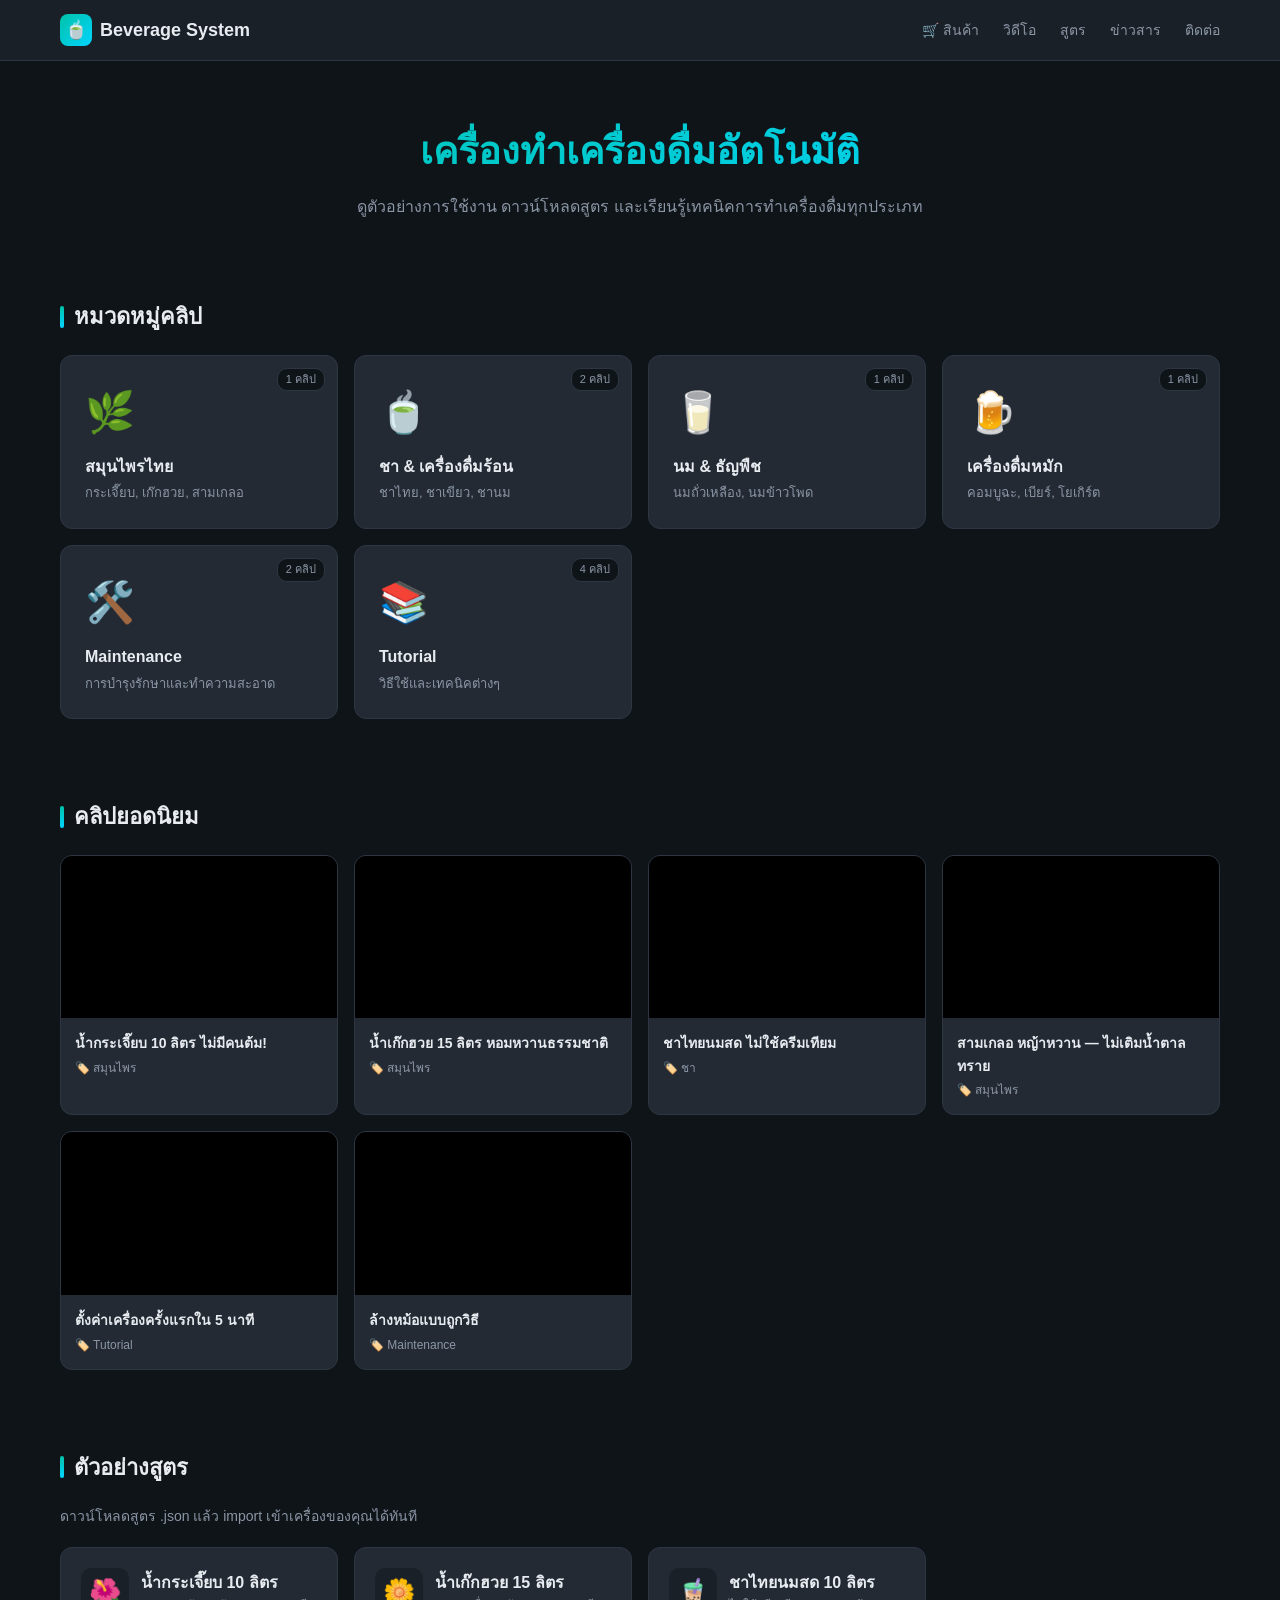
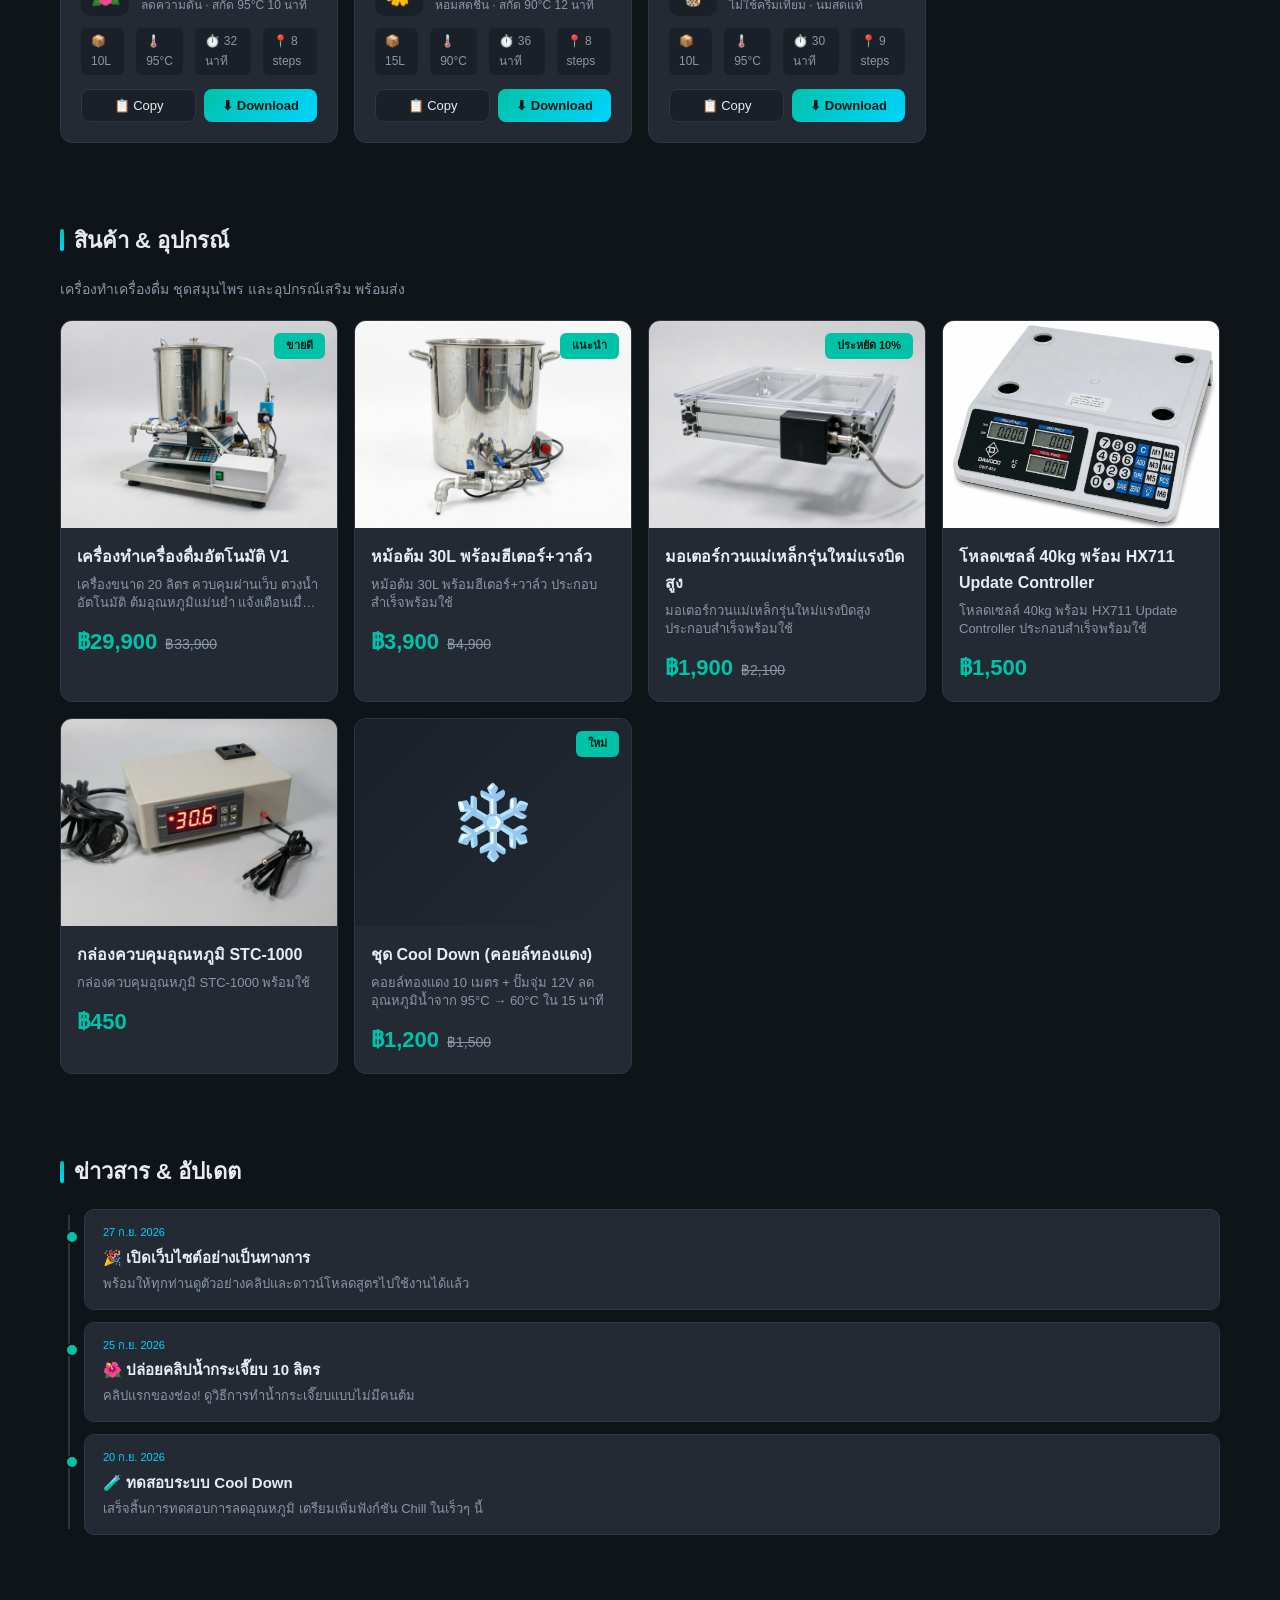
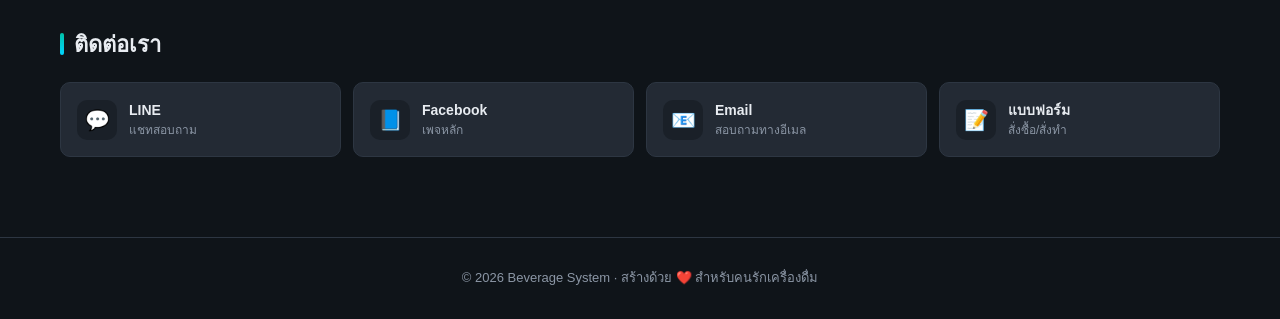
==== commit 4bbf9e1b: "Add files via upload" ====
--- a/index.html
+++ b/index.html
@@ -429,7 +429,7 @@
 
 // คลิปยอดนิยม (แก้ v=xxx เป็น YouTube ID ของคุณ)
 const VIDEOS = [
-  { id: 'dQw4w9WgXcQ', title: 'น้ำกระเจี๊ยบ 10 ลิตร ไม่มีคนต้ม!',          category: 'สมุนไพร' },
+  { id: 'FhP7ooYzprc', title: 'น้ำกระเจี๊ยบ 10 ลิตร ไม่มีคนต้ม!',          category: 'สมุนไพร' },
   { id: 'dQw4w9WgXcQ', title: 'น้ำเก๊กฮวย 15 ลิตร หอมหวานธรรมชาติ',       category: 'สมุนไพร' },
   { id: 'dQw4w9WgXcQ', title: 'ชาไทยนมสด ไม่ใช้ครีมเทียม',                category: 'ชา' },
   { id: 'dQw4w9WgXcQ', title: 'สามเกลอ หญ้าหวาน — ไม่เติมน้ำตาลทราย',    category: 'สมุนไพร' },
@@ -511,9 +511,9 @@
 
 // ช่องทางติดต่อ (แก้ link เป็นของคุณ)
 const CONTACTS = [
-  { icon: '💬', name: 'LINE',       desc: 'แชทสอบถาม',         link: 'https://line.me/R/ti/p/@yourid' },
-  { icon: '📘', name: 'Facebook',   desc: 'เพจหลัก',            link: 'https://facebook.com/yourpage' },
-  { icon: '📧', name: 'Email',      desc: 'สอบถามทางอีเมล',     link: 'mailto:you@example.com' },
+  { icon: '💬', name: 'LINE',       desc: 'แชทสอบถาม',         link: 'https://line.me/ti/p/~atikomtce4' },
+  { icon: '📘', name: 'Facebook',   desc: 'เพจหลัก',            link: 'https://www.facebook.com/GreenMind.BeverageMachine/' },
+  { icon: '📧', name: 'Email',      desc: 'สอบถามทางอีเมล',     link: 'mailto:atikomtce4@gmail.com' },
   { icon: '📝', name: 'แบบฟอร์ม',   desc: 'สั่งซื้อ/สั่งทำ',      link: 'https://forms.gle/xxxxx' },
 ];
 // สินค้า
@@ -530,9 +530,9 @@
   { id:'BEV-PRT-LDC-040K-V1', name:'โหลดเซลล์ 40kg พร้อม HX711 Update Controller', image:'images/BEV-PRT-LDC-040K-V1.png', emoji:'🧋',
     desc:'โหลดเซลล์ 40kg พร้อม HX711 Update Controller ประกอบสำเร็จพร้อมใช้',
     price:1500, oldPrice:null, badge:null },
-  { id:'accessory-basket', name:'ตะกร้าใส่สมุนไพร (สแตนเลส)', image:'images/accessory-basket.jpg', emoji:'🧺',
-    desc:'ตะกร้าสแตนเลส 304 ทนความร้อน ขนาดพอดีหม้อ 20L พร้อมหูจับ',
-    price:350, oldPrice:null, badge:null },
+  { id:'UTI-ASM-CTL-001-V1', name:'กล่องควบคุมอุณหภูมิ STC-1000', image:'images/UTI-ASM-CTL-001-V1/UTI-ASM-CTL-001-V1.png', emoji:'🧺',
+    desc:'กล่องควบคุมอุณหภูมิ STC-1000 พร้อมใช้',
+    price:450, oldPrice:null, badge:null },
   { id:'accessory-chiller', name:'ชุด Cool Down (คอยล์ทองแดง)', image:'images/accessory-chiller.jpg', emoji:'❄️',
     desc:'คอยล์ทองแดง 10 เมตร + ปั๊มจุ่ม 12V ลดอุณหภูมิน้ำจาก 95°C → 60°C ใน 15 นาที',
     price:1200, oldPrice:1500, badge:'ใหม่' },
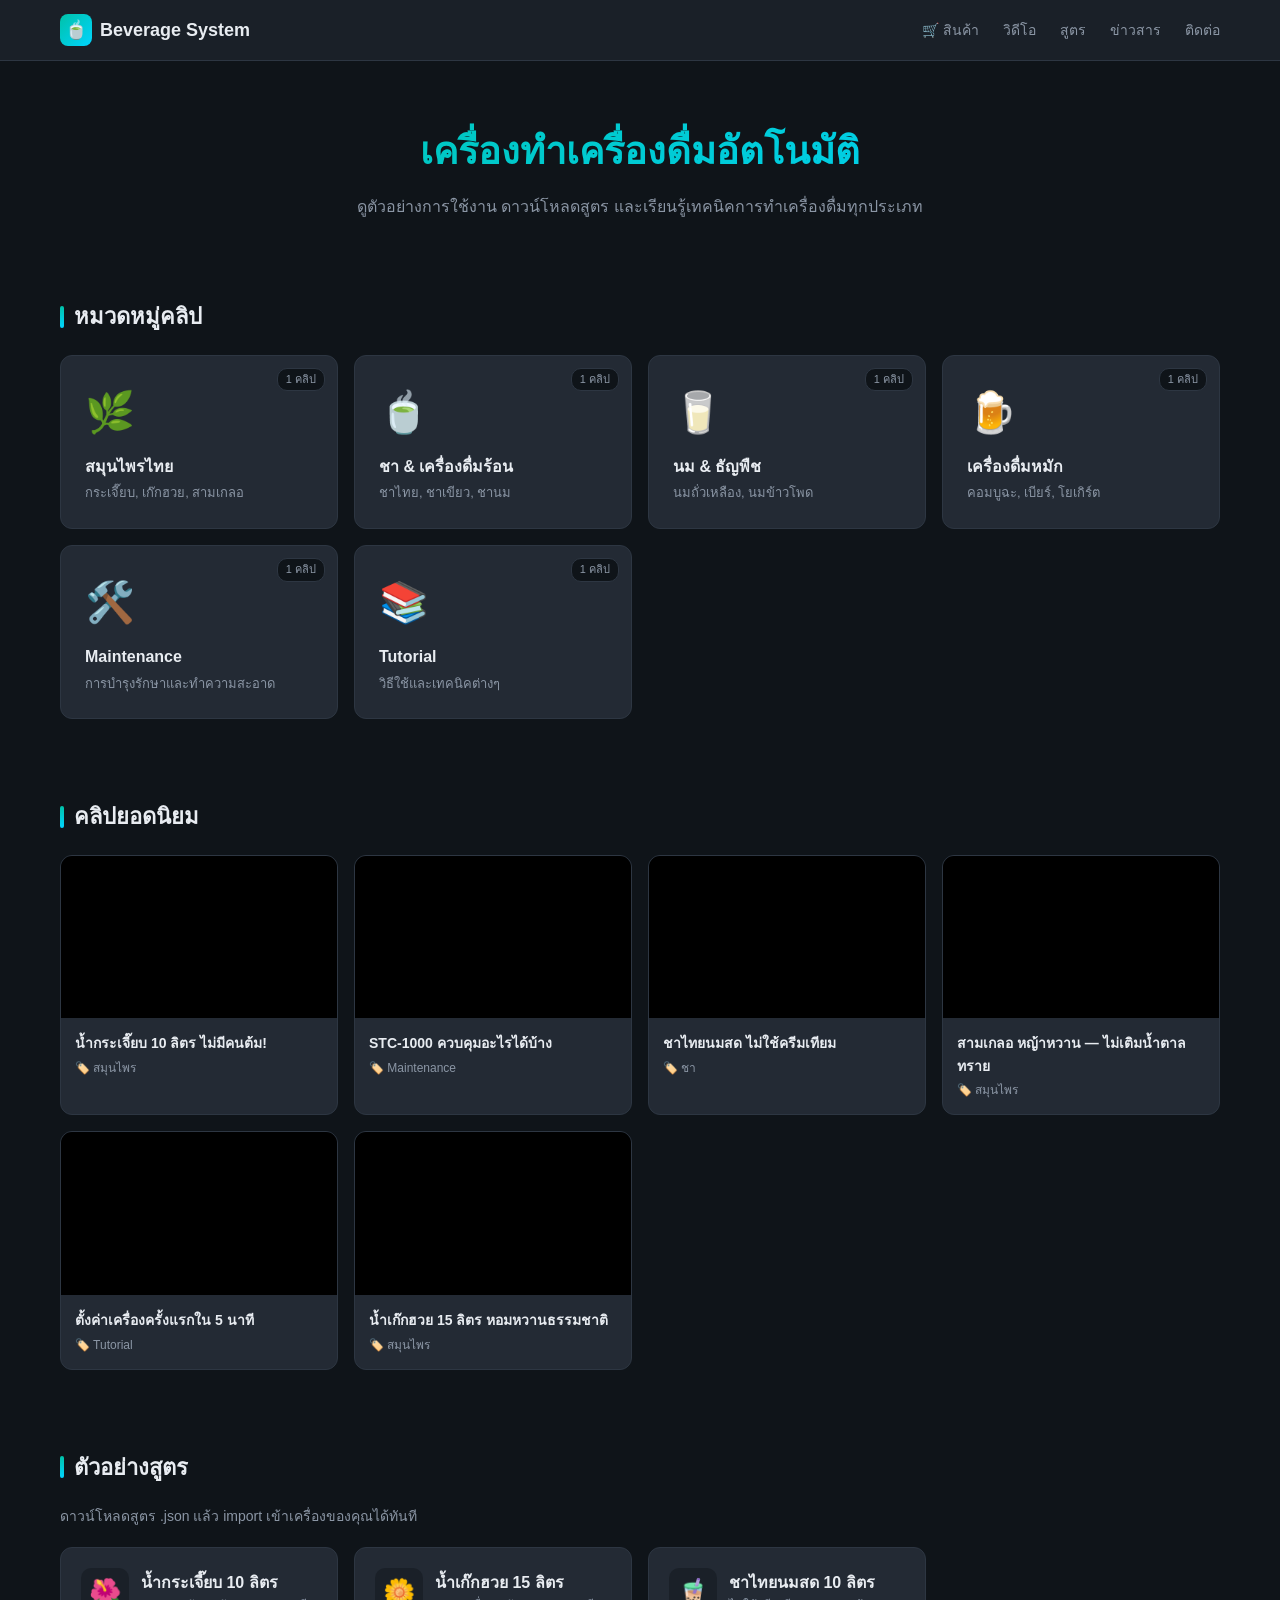
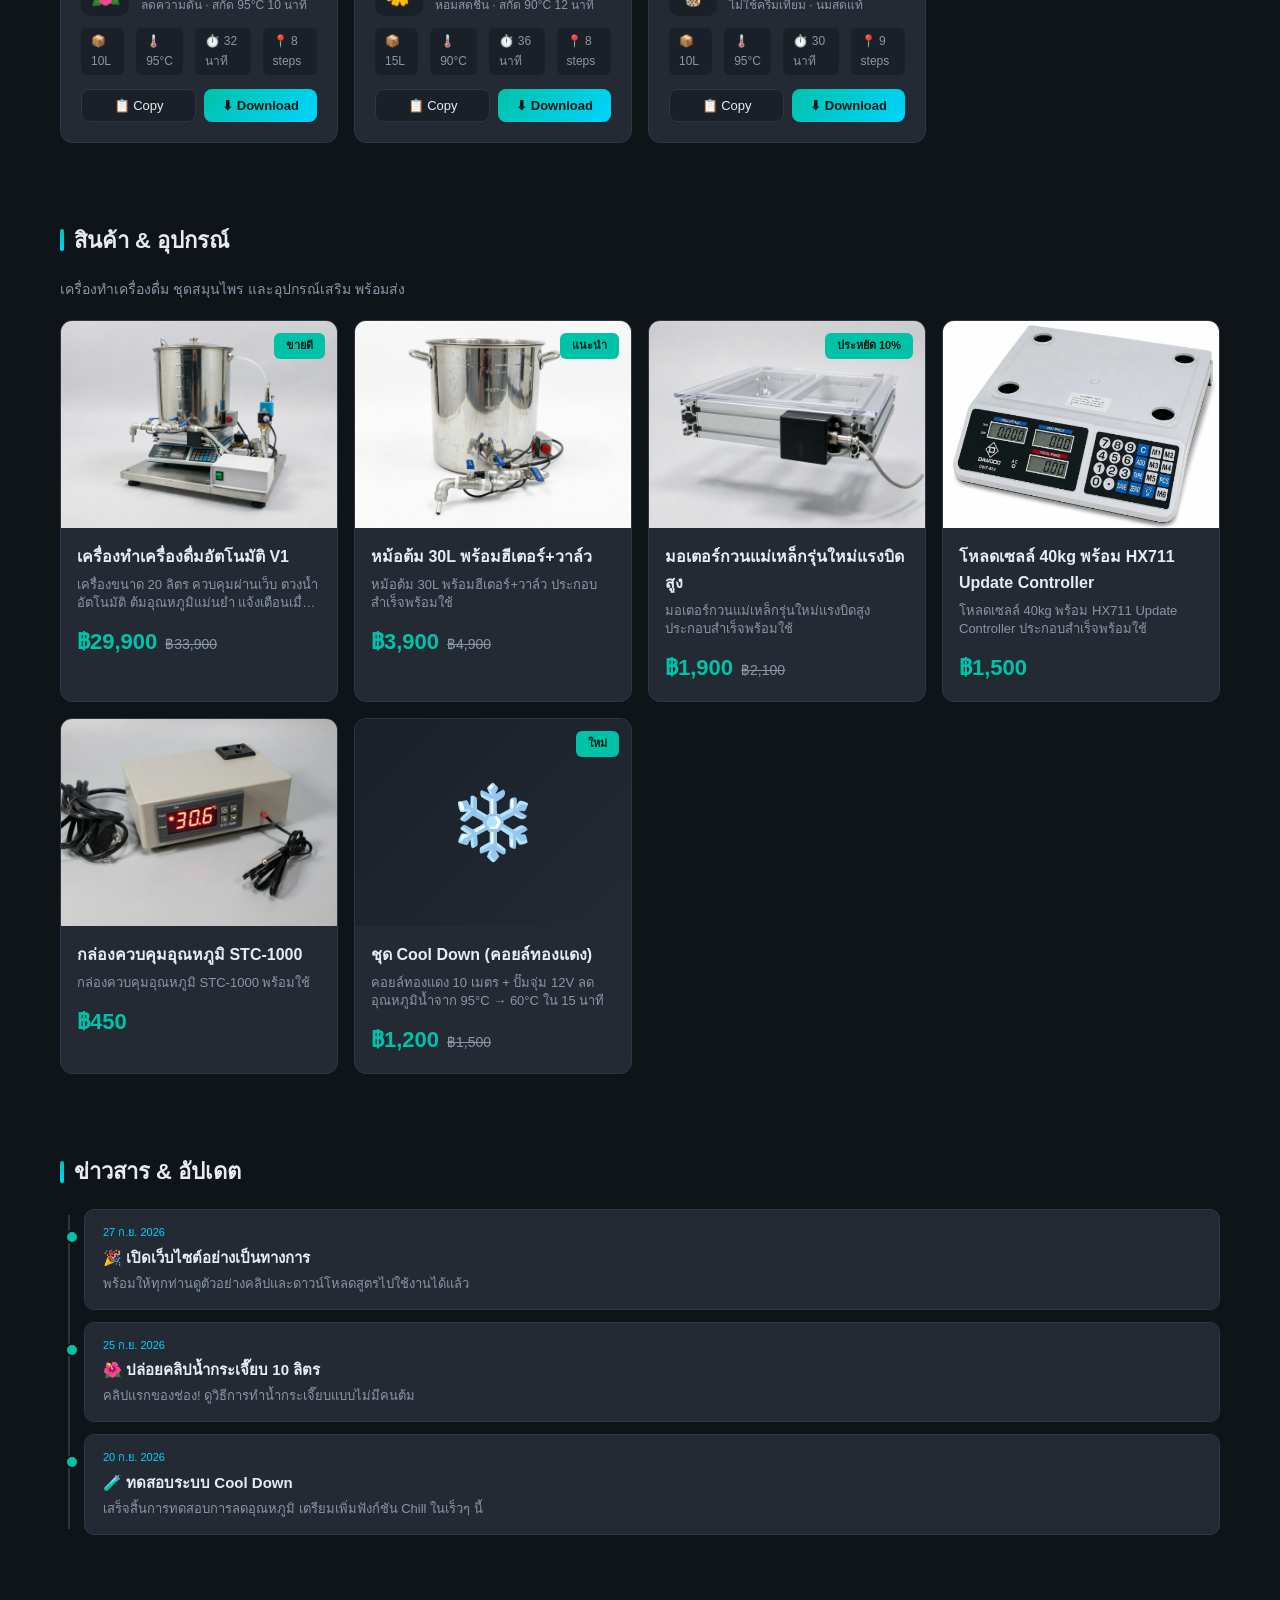
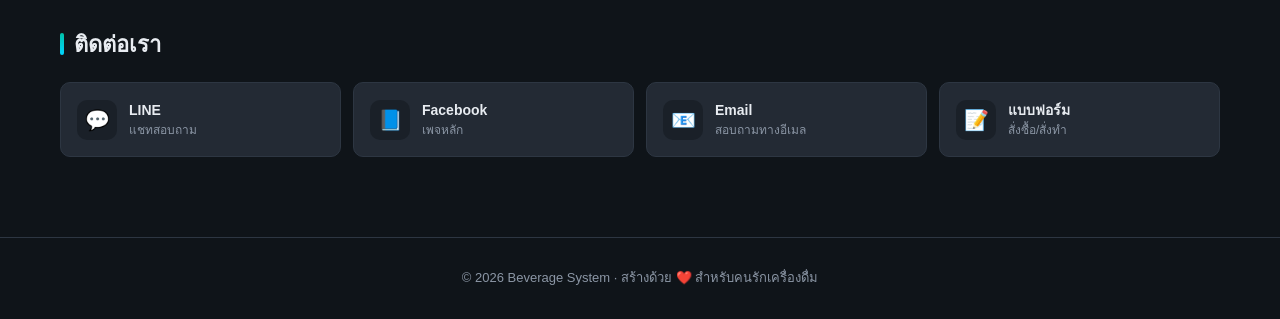
==== commit 3c71de55: "Add files via upload" ====
--- a/index.html
+++ b/index.html
@@ -420,21 +420,21 @@
 // หมวดคลิป (คลิกการ์ดเพื่อข้ามไปช่อง YouTube)
 const CATEGORIES = [
   { emoji: '🌿', name: 'สมุนไพรไทย',    desc: 'กระเจี๊ยบ, เก๊กฮวย, สามเกลอ',    count: 1, link: 'https://www.youtube.com/playlist?list=PLUeP7jtVf2ZU' },
-  { emoji: '🍵', name: 'ชา & เครื่องดื่มร้อน', desc: 'ชาไทย, ชาเขียว, ชานม',     count: 2, link: 'https://www.youtube.com/@atikomtce4' },
+  { emoji: '🍵', name: 'ชา & เครื่องดื่มร้อน', desc: 'ชาไทย, ชาเขียว, ชานม',     count: 1, link: 'https://www.youtube.com/@atikomtce4' },
   { emoji: '🥛', name: 'นม & ธัญพืช',   desc: 'นมถั่วเหลือง, นมข้าวโพด',        count: 1, link: 'https://www.youtube.com/@atikomtce4' },
   { emoji: '🍺', name: 'เครื่องดื่มหมัก', desc: 'คอมบูฉะ, เบียร์, โยเกิร์ต',      count: 1, link: 'https://www.youtube.com/@atikomtce4' },
-  { emoji: '🛠️', name: 'Maintenance',    desc: 'การบำรุงรักษาและทำความสะอาด',    count: 2, link: 'https://www.youtube.com/@atikomtce4' },
-  { emoji: '📚', name: 'Tutorial',        desc: 'วิธีใช้และเทคนิคต่างๆ',           count: 4, link: 'https://www.youtube.com/@atikomtce4' },
+  { emoji: '🛠️', name: 'Maintenance',    desc: 'การบำรุงรักษาและทำความสะอาด',    count: 1, link: 'https://www.youtube.com/playlist?list=PLUCocCKWWPn8' },
+  { emoji: '📚', name: 'Tutorial',        desc: 'วิธีใช้และเทคนิคต่างๆ',           count: 1, link: 'https://www.youtube.com/playlist?list=PLY0YaM-8TXqw' },
 ];
 
 // คลิปยอดนิยม (แก้ v=xxx เป็น YouTube ID ของคุณ)
 const VIDEOS = [
-  { id: 'FhP7ooYzprc', title: 'น้ำกระเจี๊ยบ 10 ลิตร ไม่มีคนต้ม!',          category: 'สมุนไพร' },
-  { id: 'dQw4w9WgXcQ', title: 'น้ำเก๊กฮวย 15 ลิตร หอมหวานธรรมชาติ',       category: 'สมุนไพร' },
-  { id: 'dQw4w9WgXcQ', title: 'ชาไทยนมสด ไม่ใช้ครีมเทียม',                category: 'ชา' },
-  { id: 'dQw4w9WgXcQ', title: 'สามเกลอ หญ้าหวาน — ไม่เติมน้ำตาลทราย',    category: 'สมุนไพร' },
-  { id: 'dQw4w9WgXcQ', title: 'ตั้งค่าเครื่องครั้งแรกใน 5 นาที',            category: 'Tutorial' },
-  { id: 'dQw4w9WgXcQ', title: 'ล้างหม้อแบบถูกวิธี',                        category: 'Maintenance' },
+  { id: 'FhP7ooYzprc', title: 'น้ำกระเจี๊ยบ 10 ลิตร ไม่มีคนต้ม!',        category: 'สมุนไพร' },
+  { id: 'YE0hjU85A2M', title: 'STC-1000 ควบคุมอะไรได้บ้าง',          category: 'Maintenance' },
+  { id: 'dQw4w9WgXcQ', title: 'ชาไทยนมสด ไม่ใช้ครีมเทียม',            category: 'ชา' },
+  { id: 'dQw4w9WgXcQ', title: 'สามเกลอ หญ้าหวาน — ไม่เติมน้ำตาลทราย', category: 'สมุนไพร' },
+  { id: 'dQw4w9WgXcQ', title: 'ตั้งค่าเครื่องครั้งแรกใน 5 นาที',           category: 'Tutorial' },
+  { id: 'dQw4w9WgXcQ', title: 'น้ำเก๊กฮวย 15 ลิตร หอมหวานธรรมชาติ',   category: 'สมุนไพร' },
 ];
 
 // สูตรตัวอย่าง (schema เดียวกับเครื่องจริง)
